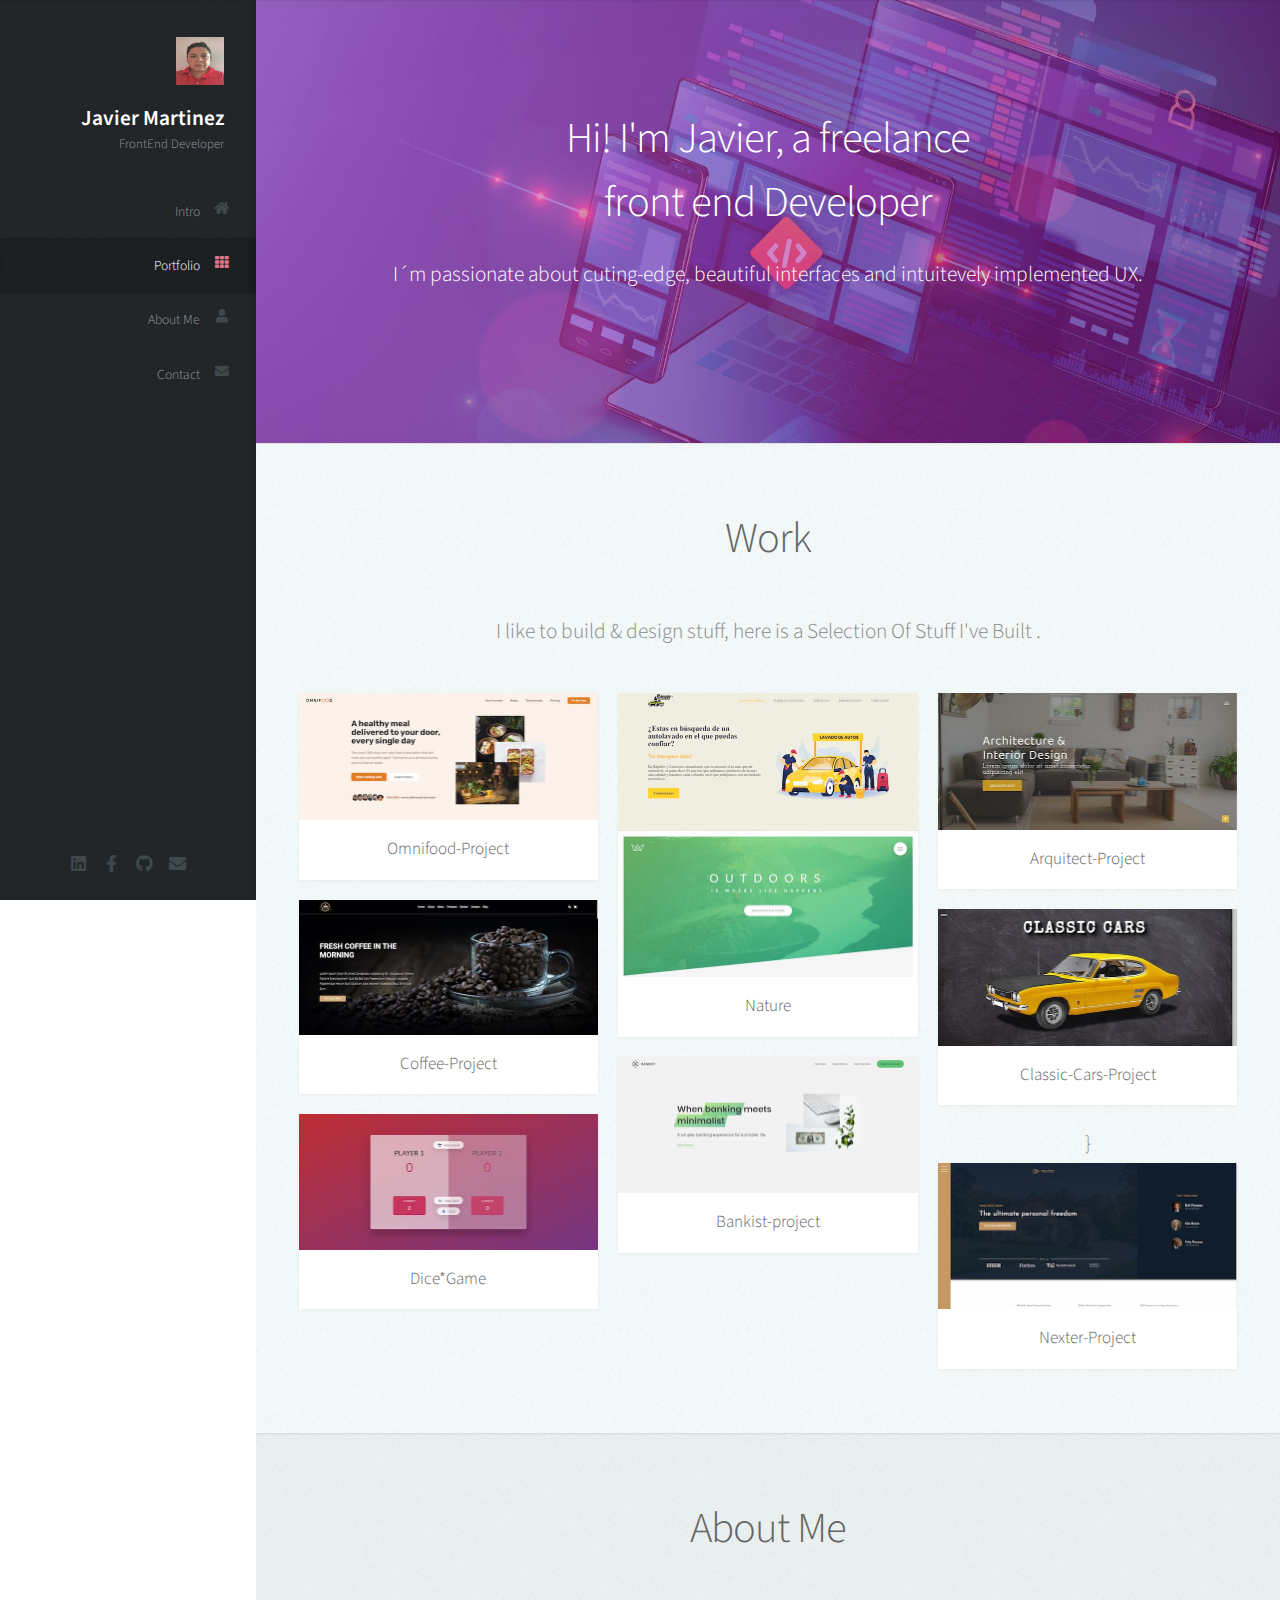
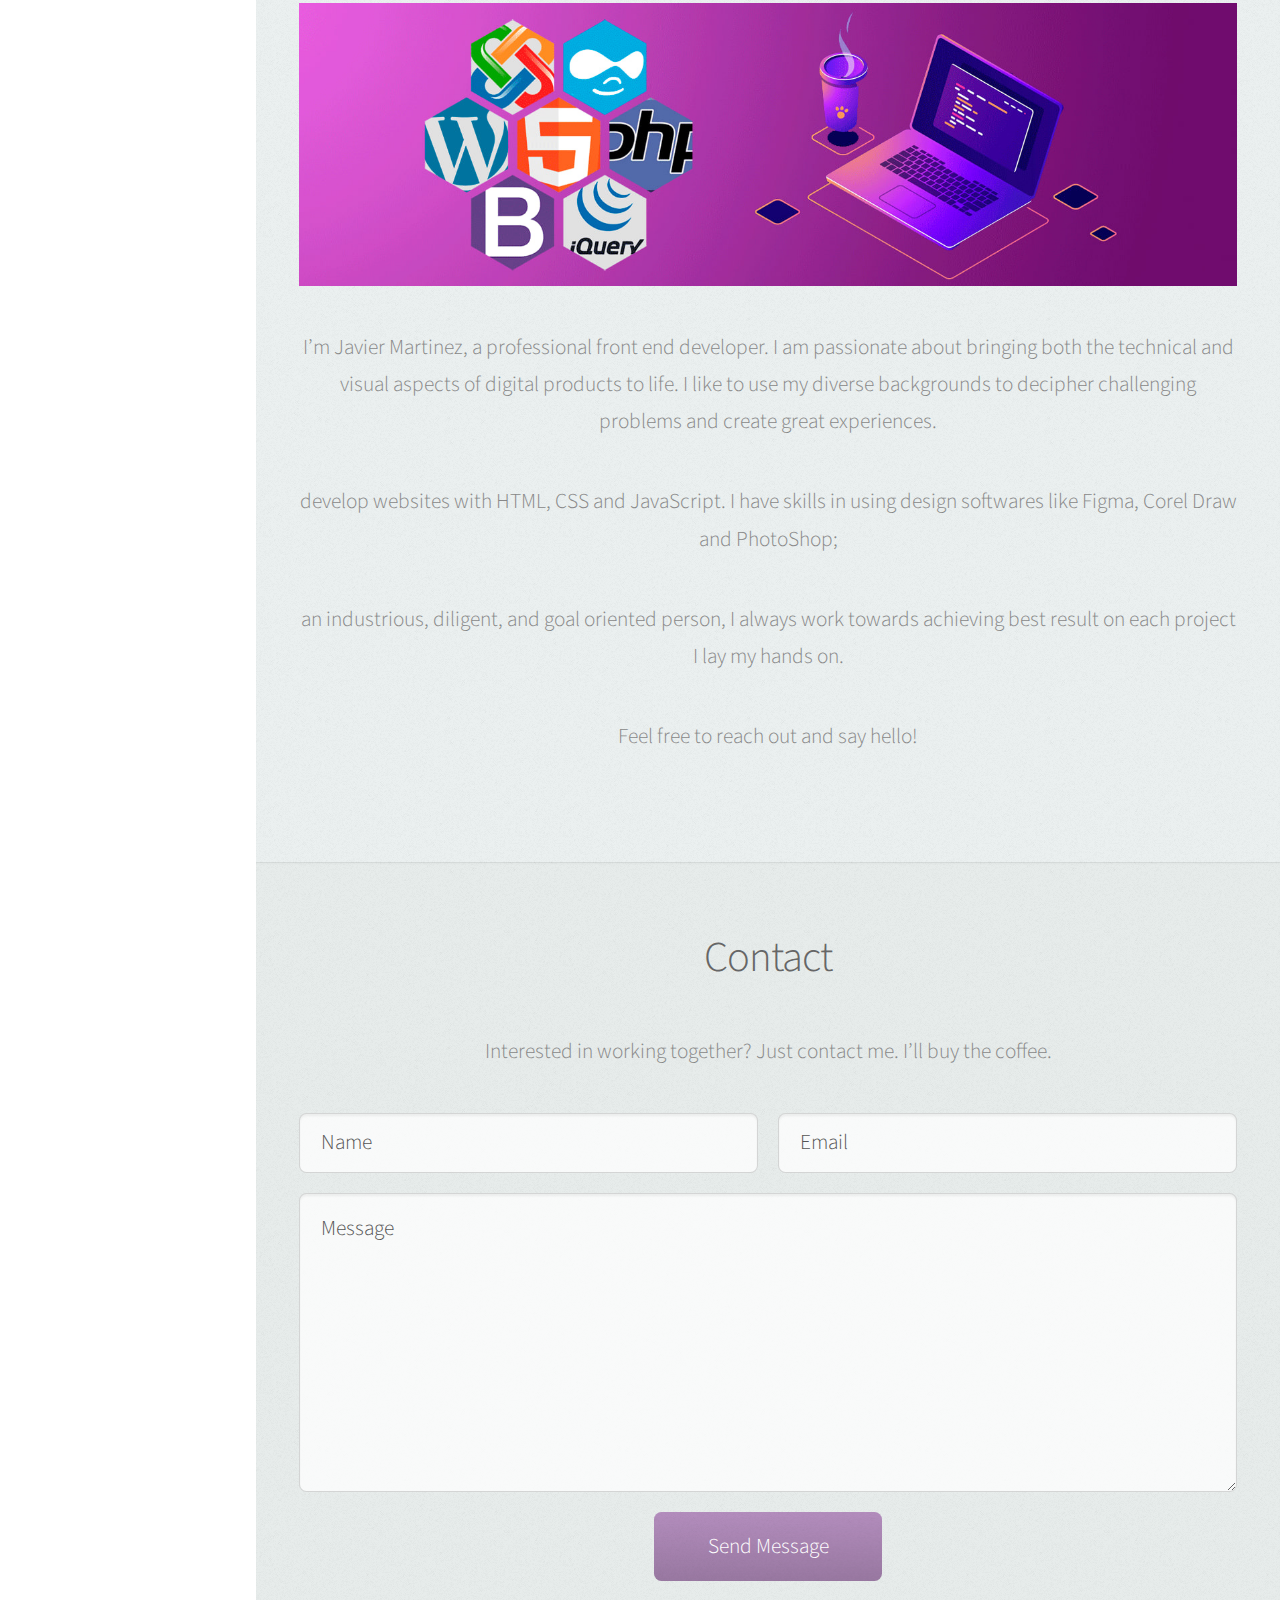
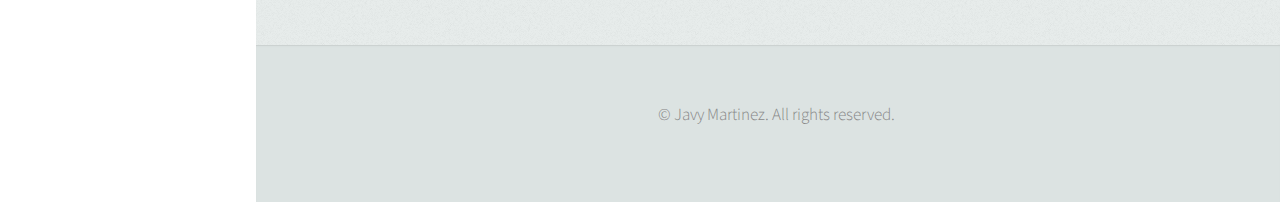
==== index.html @ 29393a4b "first commit" ====
<!DOCTYPE html>
<html>
  <head>
    <title>Javy Martinez</title>
    <meta charset="utf-8" />
    <meta
      name="viewport"
      content="width=device-width, initial-scale=1, user-scalable=no"
    />
    <!-- FavIcon -->
    <link
      rel="apple-touch-icon"
      sizes="180x180"
      href="images/favicon/apple-touch-icon.png"
    />
    <link
      rel="icon"
      type="image/png"
      sizes="32x32"
      href="images/favicon//favicon-32x32.png"
    />
    <link
      rel="icon"
      type="image/png"
      sizes="16x16"
      href="images/favicon//favicon-16x16.png"
    />
    <link rel="manifest" href="images/favicon/site.webmanifest" />
    <link
      rel="mask-icon"
      href="images/favicon/safari-pinned-tab.svg"
      color="#5bbad5"
    />
    <meta name="msapplication-TileColor" content="#da532c" />
    <meta name="theme-color" content="#ffffff" />
    <!-- styles -->
    <link rel="stylesheet" href="assets/css/main.css" />
  </head>
  <body class="is-preload">
    <!-- Header -->
    <div id="header">
      <div class="top">
        <!-- Logo -->
        <div id="logo">
          <span class="image avatar48"
            ><img src="images/Javy.jpg" alt=""
          /></span>
          <h1 id="title">Javier Martinez</h1>
          <p>FrontEnd Developer</p>
        </div>

        <!-- Nav -->
        <nav id="nav">
          <ul>
            <li>
              <a href="#top" id="top-link"
                ><span class="icon solid fa-home">Intro</span></a
              >
            </li>
            <li>
              <a href="#portfolio" id="portfolio-link"
                ><span class="icon solid fa-th">Portfolio</span></a
              >
            </li>
            <li>
              <a href="#about" id="about-link"
                ><span class="icon solid fa-user">About Me</span></a
              >
            </li>
            <li>
              <a href="#contact" id="contact-link"
                ><span class="icon solid fa-envelope">Contact</span></a
              >
            </li>
          </ul>
        </nav>
      </div>

      <div class="bottom">
        <!-- Social Icons -->
        <ul class="icons">
          <li>
            <a
              href="https://linkedin.com/in/javier-martinez-morales"
              target="_blank"
              class="icon brands fa-linkedin"
              ><span class="label">LinkedIn</span></a
            >
          </li>
          <li>
            <a
              href="https://www.facebook.com/knelito.martinez/"
              target="_blank"
              class="icon brands fa-facebook-f"
              ><span class="label">Facebook</span></a
            >
          </li>
          <li>
            <a
              href="https://github.com/javymartinez"
              target="_blank"
              class="icon brands fa-github"
              ><span class="label">Github</span></a
            >
          </li>
          <li>
            <a
              class="icon solid fa-envelope"
              href="mailto:alternativointernet@gmail.com"
              target="_blank"
              ><span class="label">Email</span>
            </a>
          </li>
        </ul>
      </div>
    </div>

    <!-- Main -->
    <div id="main">
      <!-- Intro -->
      <section id="top" class="one dark cover">
        <div class="container">
          <header>
            <h2 class="alt">
              Hi! I'm <strong>Javier</strong>, a freelance<br />
              front end Developer
            </h2>
            <p>
              I´m passionate about cuting-edge, beautiful interfaces and
              intuitevely implemented UX.
            </p>
          </header>

          <!-- <footer>
            <a href="#portfolio" class="button scrolly">My Portfolio</a>
          </footer> -->
        </div>
      </section>

      <!-- Portfolio -->
      <section id="portfolio" class="two">
        <div class="container">
          <header>
            <h2>Work</h2>
          </header>

          <p>
            I like to build & design stuff, here is a Selection Of Stuff I've
            Built .
          </p>

          <div class="row">
            <div class="col-4 col-12-mobile">
              <article class="item">
                <a
                  href="https://ominifood-javy.netlify.app/"
                  target="_blank"
                  class="image fit"
                  ><img src="images/omnifood.jpg" alt="Omnifood-Project"
                /></a>
                <header>
                  <h3>Omnifood-Project</h3>
                </header>
              </article>
              <article class="item">
                <a
                  href="https://shopy-coffe.netlify.app/"
                  target="_blank"
                  class="image fit"
                  ><img src="images/coffee-shop.jpg" alt="Coffee-Project"
                /></a>
                <header>
                  <h3>Coffee-Project</h3>
                </header>
              </article>
              <!-- special 3 -->
              <article class="item">
                <a
                  href="https://dice-funny-game.netlify.app/"
                  target="_blank"
                  class="image fit"
                  ><img src="images/dice-game.jpg" alt="dice-funny-game"
                /></a>
                <header>
                  <h3>Dice*Game</h3>
                </header>
              </article>
            </div>

            <div class="col-4 col-12-mobile">
              <article class="item">
                <a
                  href="https://rapidosylustrosos.netlify.app/"
                  target="_blank"
                  class="image fit"
                  ><img src="images/car-wash.jpg" alt="CarWash-Project /></a
                >
                <header>
                  <h3>CarWash-Project</h3>
                </header>
              </article>
              <article class="item">
                <a
                  href="https://nature-javy.netlify.app/"
                  target="_blank"
                  class="image fit"
                  ><img src="images/natures.jpg" alt="Nature-project"
                /></a>
                <header>
                  <h3>Nature</h3>
                </header>
              </article>
              <!-- special 2 -->
              <article class="item">
                <a
                  href="https://bankist-mex-site.netlify.app/"
                  target="_blank"
                  class="image fit"
                  ><img src="images/bankist.jpg" alt="Bankist-project"
                /></a>
                <header>
                  <h3>Bankist-project</h3>
                </header>
              </article>
            </div>

            <div class="col-4 col-12-mobile">
              <article class="item">
                <a
                  href="https://architects-site.netlify.app/"
                  target="_blank"
                  class="image fit"
                  ><img
                    src="images/architects-site.jpg"
                    alt="architects-project"
                /></a>
                <header>
                  <h3>Arquitect-Project</h3>
                </header>
              </article>
              <article class="item">
                <a
                  href="https://classic-cars-site.netlify.app/"
                  target="_blank"
                  class="image fit"
                  ><img
                    src="images/classic-cars.jpg"
                    alt="Classic-Cars-Project"
                /></a>
                <header>
                  <h3>Classic-Cars-Project</h3>
                </header>
              </article>
              <!-- special -->}
              <article class="item">
                <a
                  href="https://nexter-javy.netlify.app/"
                  target="_blank"
                  class="image fit"
                  ><img src="images/Nexter.jpg" alt="Nexter-Project"
                /></a>
                <header>
                  <h3>Nexter-Project</h3>
                </header>
              </article>
            </div>
          </div>
        </div>
      </section>

      <!-- About Me -->
      <section id="about" class="three">
        <div class="container">
          <header>
            <h2>About Me</h2>
          </header>

          <a href="#" class="image featured">
            <img src="images/backgroundAbout.jpg" alt=""
          /></a>

          <p>
            I’m Javier Martinez, a professional front end developer. I am
            passionate about bringing both the technical and visual aspects of
            digital products to life. I like to use my diverse backgrounds to
            decipher challenging problems and create great experiences.
          </p>

          <p>
            develop websites with HTML, CSS and JavaScript. I have skills in
            using design softwares like Figma, Corel Draw and PhotoShop;
          </p>

          <p>
            an industrious, diligent, and goal oriented person, I always work
            towards achieving best result on each project I lay my hands on.
          </p>

          <p>Feel free to reach out and say hello!</p>
        </div>
      </section>

      <!-- Contact -->
      <section id="contact" class="four">
        <div class="container">
          <header>
            <h2>Contact</h2>
          </header>

          <p>
            Interested in working together? Just contact me. I’ll buy the
            coffee.
          </p>

          <form action="https://www.actionforms.io/e/r/portfolio-javy">
            <div class="row">
              <div class="col-6 col-12-mobile">
                <input type="text" name="name" placeholder="Name" />
              </div>
              <div class="col-6 col-12-mobile">
                <input type="text" name="email" placeholder="Email" />
              </div>
              <div class="col-12">
                <textarea name="message" placeholder="Message"></textarea>
              </div>
              <div class="col-12">
                <input type="submit" value="Send Message" />
              </div>
            </div>
          </form>
        </div>
      </section>
    </div>

    <!-- Footer -->
    <div id="footer">
      <!-- Copyright -->
      <ul class="copyright">
        <li>&copy; Javy Martinez. All rights reserved.</li>
      </ul>
    </div>

    <!-- Scripts -->
    <script src="assets/js/jquery.min.js"></script>
    <script src="assets/js/jquery.scrolly.min.js"></script>
    <script src="assets/js/jquery.scrollex.min.js"></script>
    <script src="assets/js/browser.min.js"></script>
    <script src="assets/js/breakpoints.min.js"></script>
    <script src="assets/js/util.js"></script>
    <script src="assets/js/main.js"></script>
  </body>
</html>
---- assets/css/main.css ----
@import url("fontawesome-all.min.css");
@import url("https://fonts.googleapis.com/css?family=Source+Sans+Pro:300,300italic,400,600");

html,
body,
div,
span,
applet,
object,
iframe,
h1,
h2,
h3,
h4,
h5,
h6,
p,
blockquote,
pre,
a,
abbr,
acronym,
address,
big,
cite,
code,
del,
dfn,
em,
img,
ins,
kbd,
q,
s,
samp,
small,
strike,
strong,
sub,
sup,
tt,
var,
b,
u,
i,
center,
dl,
dt,
dd,
ol,
ul,
li,
fieldset,
form,
label,
legend,
table,
caption,
tbody,
tfoot,
thead,
tr,
th,
td,
article,
aside,
canvas,
details,
embed,
figure,
figcaption,
footer,
header,
hgroup,
menu,
nav,
output,
ruby,
section,
summary,
time,
mark,
audio,
video {
  margin: 0;
  padding: 0;
  border: 0;
  font-size: 100%;
  font: inherit;
  vertical-align: baseline;
}

article,
aside,
details,
figcaption,
figure,
footer,
header,
hgroup,
menu,
nav,
section {
  display: block;
}

body {
  line-height: 1;
}

ol,
ul {
  list-style: none;
}

blockquote,
q {
  quotes: none;
}

blockquote:before,
blockquote:after,
q:before,
q:after {
  content: "";
  content: none;
}

table {
  border-collapse: collapse;
  border-spacing: 0;
}

body {
  -webkit-text-size-adjust: none;
}

mark {
  background-color: transparent;
  color: inherit;
}

input::-moz-focus-inner {
  border: 0;
  padding: 0;
}

input,
select,
textarea {
  -moz-appearance: none;
  -webkit-appearance: none;
  -ms-appearance: none;
  appearance: none;
}

/* Basic */

html {
  box-sizing: border-box;
}

*,
*:before,
*:after {
  box-sizing: inherit;
}

body {
  background: #fff;
  font-family: "Source Sans Pro", sans-serif;
  font-size: 19pt;
  font-weight: 300;
  line-height: 1.75em;
  color: #888;
}

body.is-preload *,
body.is-preload *:before,
body.is-preload *:after {
  -moz-animation: none !important;
  -webkit-animation: none !important;
  -ms-animation: none !important;
  animation: none !important;
  -moz-transition: none !important;
  -webkit-transition: none !important;
  -ms-transition: none !important;
  transition: none !important;
}

input,
textarea,
select {
  font-family: "Source Sans Pro", sans-serif;
  font-size: 19pt;
  font-weight: 300;
  line-height: 1.75em;
  color: #888;
}

h1,
h2,
h3,
h4,
h5,
h6 {
  font-weight: 300;
  color: #666;
  line-height: 1.5em;
}

h1 a,
h2 a,
h3 a,
h4 a,
h5 a,
h6 a {
  color: inherit;
  text-decoration: none;
}

h1 a strong,
h2 a strong,
h3 a strong,
h4 a strong,
h5 a strong,
h6 a strong {
  color: #333;
}

h2 {
  font-size: 2em;
  letter-spacing: -1px;
}

h2.alt {
  color: #888;
}

h2.alt strong {
  color: #666;
}

h3 {
  font-size: 1.5em;
}

header {
  margin: 0 0 2em 0;
}

header > p {
  margin: 1em 0 0 0;
}

footer {
  margin: 2em 0 0 0;
}

strong,
b {
  font-weight: 300;
  color: #666;
}

em,
i {
  font-style: italic;
}

a {
  text-decoration: none;
  color: inherit;
  border-bottom: dotted 1px rgba(128, 128, 128, 0.5);
  -moz-transition: color 0.35s ease-in-out,
    border-bottom-color 0.35s ease-in-out;
  -webkit-transition: color 0.35s ease-in-out,
    border-bottom-color 0.35s ease-in-out;
  -ms-transition: color 0.35s ease-in-out, border-bottom-color 0.35s ease-in-out;
  transition: color 0.35s ease-in-out, border-bottom-color 0.35s ease-in-out;
  outline: 0;
}

a:hover {
  color: #e27689;
  border-bottom-color: rgba(255, 255, 255, 0);
}

sub {
  position: relative;
  top: 0.5em;
  font-size: 0.8em;
}

sup {
  position: relative;
  top: -0.5em;
  font-size: 0.8em;
}

hr {
  border: 0;
  border-top: solid 1px #ddd;
}

blockquote {
  border-left: solid 0.5em #ddd;
  padding: 1em 0 1em 2em;
  font-style: italic;
}

p,
ul,
ol,
dl,
table {
  margin-bottom: 2em;
}

br.clear {
  clear: both;
}

/* Container */

.container {
  margin: 0 auto;
  max-width: 100%;
  width: 1400px;
}

@media screen and (min-width: 961px) and (max-width: 1880px) {
  .container {
    width: 1200px;
  }
}

@media screen and (min-width: 961px) and (max-width: 1620px) {
  .container {
    width: 960px;
  }
}

@media screen and (min-width: 961px) and (max-width: 1320px) {
  .container {
    width: 100%;
  }
}

@media screen and (max-width: 960px) {
  .container {
    width: 100%;
  }
}

@media screen and (max-width: 736px) {
  .container {
    width: 100%;
  }
}

/* Row */

.row {
  display: flex;
  flex-wrap: wrap;
  box-sizing: border-box;
  align-items: stretch;
}

.row > * {
  box-sizing: border-box;
}

.row.gtr-uniform > * > :last-child {
  margin-bottom: 0;
}

.row.aln-left {
  justify-content: flex-start;
}

.row.aln-center {
  justify-content: center;
}

.row.aln-right {
  justify-content: flex-end;
}

.row.aln-top {
  align-items: flex-start;
}

.row.aln-middle {
  align-items: center;
}

.row.aln-bottom {
  align-items: flex-end;
}

.row > .imp {
  order: -1;
}

.row > .col-1 {
  width: 8.33333%;
}

.row > .off-1 {
  margin-left: 8.33333%;
}

.row > .col-2 {
  width: 16.66667%;
}

.row > .off-2 {
  margin-left: 16.66667%;
}

.row > .col-3 {
  width: 25%;
}

.row > .off-3 {
  margin-left: 25%;
}

.row > .col-4 {
  width: 33.33333%;
}

.row > .off-4 {
  margin-left: 33.33333%;
}

.row > .col-5 {
  width: 41.66667%;
}

.row > .off-5 {
  margin-left: 41.66667%;
}

.row > .col-6 {
  width: 50%;
}

.row > .off-6 {
  margin-left: 50%;
}

.row > .col-7 {
  width: 58.33333%;
}

.row > .off-7 {
  margin-left: 58.33333%;
}

.row > .col-8 {
  width: 66.66667%;
}

.row > .off-8 {
  margin-left: 66.66667%;
}

.row > .col-9 {
  width: 75%;
}

.row > .off-9 {
  margin-left: 75%;
}

.row > .col-10 {
  width: 83.33333%;
}

.row > .off-10 {
  margin-left: 83.33333%;
}

.row > .col-11 {
  width: 91.66667%;
}

.row > .off-11 {
  margin-left: 91.66667%;
}

.row > .col-12 {
  width: 100%;
}

.row > .off-12 {
  margin-left: 100%;
}

.row.gtr-0 {
  margin-top: 0px;
  margin-left: 0px;
}

.row.gtr-0 > * {
  padding: 0px 0 0 0px;
}

.row.gtr-0.gtr-uniform {
  margin-top: 0px;
}

.row.gtr-0.gtr-uniform > * {
  padding-top: 0px;
}

.row.gtr-25 {
  margin-top: -10px;
  margin-left: -10px;
}

.row.gtr-25 > * {
  padding: 10px 0 0 10px;
}

.row.gtr-25.gtr-uniform {
  margin-top: -10px;
}

.row.gtr-25.gtr-uniform > * {
  padding-top: 10px;
}

.row.gtr-50 {
  margin-top: -20px;
  margin-left: -20px;
}

.row.gtr-50 > * {
  padding: 20px 0 0 20px;
}

.row.gtr-50.gtr-uniform {
  margin-top: -20px;
}

.row.gtr-50.gtr-uniform > * {
  padding-top: 20px;
}

.row {
  margin-top: -40px;
  margin-left: -40px;
}

.row > * {
  padding: 40px 0 0 40px;
}

.row.gtr-uniform {
  margin-top: -40px;
}

.row.gtr-uniform > * {
  padding-top: 40px;
}

.row.gtr-150 {
  margin-top: -60px;
  margin-left: -60px;
}

.row.gtr-150 > * {
  padding: 60px 0 0 60px;
}

.row.gtr-150.gtr-uniform {
  margin-top: -60px;
}

.row.gtr-150.gtr-uniform > * {
  padding-top: 60px;
}

.row.gtr-200 {
  margin-top: -80px;
  margin-left: -80px;
}

.row.gtr-200 > * {
  padding: 80px 0 0 80px;
}

.row.gtr-200.gtr-uniform {
  margin-top: -80px;
}

.row.gtr-200.gtr-uniform > * {
  padding-top: 80px;
}

@media screen and (min-width: 961px) and (max-width: 1880px) {
  .row {
    display: flex;
    flex-wrap: wrap;
    box-sizing: border-box;
    align-items: stretch;
  }

  .row > * {
    box-sizing: border-box;
  }

  .row.gtr-uniform > * > :last-child {
    margin-bottom: 0;
  }

  .row.aln-left {
    justify-content: flex-start;
  }

  .row.aln-center {
    justify-content: center;
  }

  .row.aln-right {
    justify-content: flex-end;
  }

  .row.aln-top {
    align-items: flex-start;
  }

  .row.aln-middle {
    align-items: center;
  }

  .row.aln-bottom {
    align-items: flex-end;
  }

  .row > .imp-wide {
    order: -1;
  }

  .row > .col-1-wide {
    width: 8.33333%;
  }

  .row > .off-1-wide {
    margin-left: 8.33333%;
  }

  .row > .col-2-wide {
    width: 16.66667%;
  }

  .row > .off-2-wide {
    margin-left: 16.66667%;
  }

  .row > .col-3-wide {
    width: 25%;
  }

  .row > .off-3-wide {
    margin-left: 25%;
  }

  .row > .col-4-wide {
    width: 33.33333%;
  }

  .row > .off-4-wide {
    margin-left: 33.33333%;
  }

  .row > .col-5-wide {
    width: 41.66667%;
  }

  .row > .off-5-wide {
    margin-left: 41.66667%;
  }

  .row > .col-6-wide {
    width: 50%;
  }

  .row > .off-6-wide {
    margin-left: 50%;
  }

  .row > .col-7-wide {
    width: 58.33333%;
  }

  .row > .off-7-wide {
    margin-left: 58.33333%;
  }

  .row > .col-8-wide {
    width: 66.66667%;
  }

  .row > .off-8-wide {
    margin-left: 66.66667%;
  }

  .row > .col-9-wide {
    width: 75%;
  }

  .row > .off-9-wide {
    margin-left: 75%;
  }

  .row > .col-10-wide {
    width: 83.33333%;
  }

  .row > .off-10-wide {
    margin-left: 83.33333%;
  }

  .row > .col-11-wide {
    width: 91.66667%;
  }

  .row > .off-11-wide {
    margin-left: 91.66667%;
  }

  .row > .col-12-wide {
    width: 100%;
  }

  .row > .off-12-wide {
    margin-left: 100%;
  }

  .row.gtr-0 {
    margin-top: 0px;
    margin-left: 0px;
  }

  .row.gtr-0 > * {
    padding: 0px 0 0 0px;
  }

  .row.gtr-0.gtr-uniform {
    margin-top: 0px;
  }

  .row.gtr-0.gtr-uniform > * {
    padding-top: 0px;
  }

  .row.gtr-25 {
    margin-top: -10px;
    margin-left: -10px;
  }

  .row.gtr-25 > * {
    padding: 10px 0 0 10px;
  }

  .row.gtr-25.gtr-uniform {
    margin-top: -10px;
  }

  .row.gtr-25.gtr-uniform > * {
    padding-top: 10px;
  }

  .row.gtr-50 {
    margin-top: -20px;
    margin-left: -20px;
  }

  .row.gtr-50 > * {
    padding: 20px 0 0 20px;
  }

  .row.gtr-50.gtr-uniform {
    margin-top: -20px;
  }

  .row.gtr-50.gtr-uniform > * {
    padding-top: 20px;
  }

  .row {
    margin-top: -40px;
    margin-left: -40px;
  }

  .row > * {
    padding: 40px 0 0 40px;
  }

  .row.gtr-uniform {
    margin-top: -40px;
  }

  .row.gtr-uniform > * {
    padding-top: 40px;
  }

  .row.gtr-150 {
    margin-top: -60px;
    margin-left: -60px;
  }

  .row.gtr-150 > * {
    padding: 60px 0 0 60px;
  }

  .row.gtr-150.gtr-uniform {
    margin-top: -60px;
  }

  .row.gtr-150.gtr-uniform > * {
    padding-top: 60px;
  }

  .row.gtr-200 {
    margin-top: -80px;
    margin-left: -80px;
  }

  .row.gtr-200 > * {
    padding: 80px 0 0 80px;
  }

  .row.gtr-200.gtr-uniform {
    margin-top: -80px;
  }

  .row.gtr-200.gtr-uniform > * {
    padding-top: 80px;
  }
}

@media screen and (min-width: 961px) and (max-width: 1620px) {
  .row {
    display: flex;
    flex-wrap: wrap;
    box-sizing: border-box;
    align-items: stretch;
  }

  .row > * {
    box-sizing: border-box;
  }

  .row.gtr-uniform > * > :last-child {
    margin-bottom: 0;
  }

  .row.aln-left {
    justify-content: flex-start;
  }

  .row.aln-center {
    justify-content: center;
  }

  .row.aln-right {
    justify-content: flex-end;
  }

  .row.aln-top {
    align-items: flex-start;
  }

  .row.aln-middle {
    align-items: center;
  }

  .row.aln-bottom {
    align-items: flex-end;
  }

  .row > .imp-normal {
    order: -1;
  }

  .row > .col-1-normal {
    width: 8.33333%;
  }

  .row > .off-1-normal {
    margin-left: 8.33333%;
  }

  .row > .col-2-normal {
    width: 16.66667%;
  }

  .row > .off-2-normal {
    margin-left: 16.66667%;
  }

  .row > .col-3-normal {
    width: 25%;
  }

  .row > .off-3-normal {
    margin-left: 25%;
  }

  .row > .col-4-normal {
    width: 33.33333%;
  }

  .row > .off-4-normal {
    margin-left: 33.33333%;
  }

  .row > .col-5-normal {
    width: 41.66667%;
  }

  .row > .off-5-normal {
    margin-left: 41.66667%;
  }

  .row > .col-6-normal {
    width: 50%;
  }

  .row > .off-6-normal {
    margin-left: 50%;
  }

  .row > .col-7-normal {
    width: 58.33333%;
  }

  .row > .off-7-normal {
    margin-left: 58.33333%;
  }

  .row > .col-8-normal {
    width: 66.66667%;
  }

  .row > .off-8-normal {
    margin-left: 66.66667%;
  }

  .row > .col-9-normal {
    width: 75%;
  }

  .row > .off-9-normal {
    margin-left: 75%;
  }

  .row > .col-10-normal {
    width: 83.33333%;
  }

  .row > .off-10-normal {
    margin-left: 83.33333%;
  }

  .row > .col-11-normal {
    width: 91.66667%;
  }

  .row > .off-11-normal {
    margin-left: 91.66667%;
  }

  .row > .col-12-normal {
    width: 100%;
  }

  .row > .off-12-normal {
    margin-left: 100%;
  }

  .row.gtr-0 {
    margin-top: 0px;
    margin-left: 0px;
  }

  .row.gtr-0 > * {
    padding: 0px 0 0 0px;
  }

  .row.gtr-0.gtr-uniform {
    margin-top: 0px;
  }

  .row.gtr-0.gtr-uniform > * {
    padding-top: 0px;
  }

  .row.gtr-25 {
    margin-top: -10px;
    margin-left: -10px;
  }

  .row.gtr-25 > * {
    padding: 10px 0 0 10px;
  }

  .row.gtr-25.gtr-uniform {
    margin-top: -10px;
  }

  .row.gtr-25.gtr-uniform > * {
    padding-top: 10px;
  }

  .row.gtr-50 {
    margin-top: -20px;
    margin-left: -20px;
  }

  .row.gtr-50 > * {
    padding: 20px 0 0 20px;
  }

  .row.gtr-50.gtr-uniform {
    margin-top: -20px;
  }

  .row.gtr-50.gtr-uniform > * {
    padding-top: 20px;
  }

  .row {
    margin-top: -40px;
    margin-left: -40px;
  }

  .row > * {
    padding: 40px 0 0 40px;
  }

  .row.gtr-uniform {
    margin-top: -40px;
  }

  .row.gtr-uniform > * {
    padding-top: 40px;
  }

  .row.gtr-150 {
    margin-top: -60px;
    margin-left: -60px;
  }

  .row.gtr-150 > * {
    padding: 60px 0 0 60px;
  }

  .row.gtr-150.gtr-uniform {
    margin-top: -60px;
  }

  .row.gtr-150.gtr-uniform > * {
    padding-top: 60px;
  }

  .row.gtr-200 {
    margin-top: -80px;
    margin-left: -80px;
  }

  .row.gtr-200 > * {
    padding: 80px 0 0 80px;
  }

  .row.gtr-200.gtr-uniform {
    margin-top: -80px;
  }

  .row.gtr-200.gtr-uniform > * {
    padding-top: 80px;
  }
}

@media screen and (min-width: 961px) and (max-width: 1320px) {
  .row {
    display: flex;
    flex-wrap: wrap;
    box-sizing: border-box;
    align-items: stretch;
  }

  .row > * {
    box-sizing: border-box;
  }

  .row.gtr-uniform > * > :last-child {
    margin-bottom: 0;
  }

  .row.aln-left {
    justify-content: flex-start;
  }

  .row.aln-center {
    justify-content: center;
  }

  .row.aln-right {
    justify-content: flex-end;
  }

  .row.aln-top {
    align-items: flex-start;
  }

  .row.aln-middle {
    align-items: center;
  }

  .row.aln-bottom {
    align-items: flex-end;
  }

  .row > .imp-narrow {
    order: -1;
  }

  .row > .col-1-narrow {
    width: 8.33333%;
  }

  .row > .off-1-narrow {
    margin-left: 8.33333%;
  }

  .row > .col-2-narrow {
    width: 16.66667%;
  }

  .row > .off-2-narrow {
    margin-left: 16.66667%;
  }

  .row > .col-3-narrow {
    width: 25%;
  }

  .row > .off-3-narrow {
    margin-left: 25%;
  }

  .row > .col-4-narrow {
    width: 33.33333%;
  }

  .row > .off-4-narrow {
    margin-left: 33.33333%;
  }

  .row > .col-5-narrow {
    width: 41.66667%;
  }

  .row > .off-5-narrow {
    margin-left: 41.66667%;
  }

  .row > .col-6-narrow {
    width: 50%;
  }

  .row > .off-6-narrow {
    margin-left: 50%;
  }

  .row > .col-7-narrow {
    width: 58.33333%;
  }

  .row > .off-7-narrow {
    margin-left: 58.33333%;
  }

  .row > .col-8-narrow {
    width: 66.66667%;
  }

  .row > .off-8-narrow {
    margin-left: 66.66667%;
  }

  .row > .col-9-narrow {
    width: 75%;
  }

  .row > .off-9-narrow {
    margin-left: 75%;
  }

  .row > .col-10-narrow {
    width: 83.33333%;
  }

  .row > .off-10-narrow {
    margin-left: 83.33333%;
  }

  .row > .col-11-narrow {
    width: 91.66667%;
  }

  .row > .off-11-narrow {
    margin-left: 91.66667%;
  }

  .row > .col-12-narrow {
    width: 100%;
  }

  .row > .off-12-narrow {
    margin-left: 100%;
  }

  .row.gtr-0 {
    margin-top: 0px;
    margin-left: 0px;
  }

  .row.gtr-0 > * {
    padding: 0px 0 0 0px;
  }

  .row.gtr-0.gtr-uniform {
    margin-top: 0px;
  }

  .row.gtr-0.gtr-uniform > * {
    padding-top: 0px;
  }

  .row.gtr-25 {
    margin-top: -5px;
    margin-left: -5px;
  }

  .row.gtr-25 > * {
    padding: 5px 0 0 5px;
  }

  .row.gtr-25.gtr-uniform {
    margin-top: -5px;
  }

  .row.gtr-25.gtr-uniform > * {
    padding-top: 5px;
  }

  .row.gtr-50 {
    margin-top: -10px;
    margin-left: -10px;
  }

  .row.gtr-50 > * {
    padding: 10px 0 0 10px;
  }

  .row.gtr-50.gtr-uniform {
    margin-top: -10px;
  }

  .row.gtr-50.gtr-uniform > * {
    padding-top: 10px;
  }

  .row {
    margin-top: -20px;
    margin-left: -20px;
  }

  .row > * {
    padding: 20px 0 0 20px;
  }

  .row.gtr-uniform {
    margin-top: -20px;
  }

  .row.gtr-uniform > * {
    padding-top: 20px;
  }

  .row.gtr-150 {
    margin-top: -30px;
    margin-left: -30px;
  }

  .row.gtr-150 > * {
    padding: 30px 0 0 30px;
  }

  .row.gtr-150.gtr-uniform {
    margin-top: -30px;
  }

  .row.gtr-150.gtr-uniform > * {
    padding-top: 30px;
  }

  .row.gtr-200 {
    margin-top: -40px;
    margin-left: -40px;
  }

  .row.gtr-200 > * {
    padding: 40px 0 0 40px;
  }

  .row.gtr-200.gtr-uniform {
    margin-top: -40px;
  }

  .row.gtr-200.gtr-uniform > * {
    padding-top: 40px;
  }
}

@media screen and (max-width: 960px) {
  .row {
    display: flex;
    flex-wrap: wrap;
    box-sizing: border-box;
    align-items: stretch;
  }

  .row > * {
    box-sizing: border-box;
  }

  .row.gtr-uniform > * > :last-child {
    margin-bottom: 0;
  }

  .row.aln-left {
    justify-content: flex-start;
  }

  .row.aln-center {
    justify-content: center;
  }

  .row.aln-right {
    justify-content: flex-end;
  }

  .row.aln-top {
    align-items: flex-start;
  }

  .row.aln-middle {
    align-items: center;
  }

  .row.aln-bottom {
    align-items: flex-end;
  }

  .row > .imp-narrower {
    order: -1;
  }

  .row > .col-1-narrower {
    width: 8.33333%;
  }

  .row > .off-1-narrower {
    margin-left: 8.33333%;
  }

  .row > .col-2-narrower {
    width: 16.66667%;
  }

  .row > .off-2-narrower {
    margin-left: 16.66667%;
  }

  .row > .col-3-narrower {
    width: 25%;
  }

  .row > .off-3-narrower {
    margin-left: 25%;
  }

  .row > .col-4-narrower {
    width: 33.33333%;
  }

  .row > .off-4-narrower {
    margin-left: 33.33333%;
  }

  .row > .col-5-narrower {
    width: 41.66667%;
  }

  .row > .off-5-narrower {
    margin-left: 41.66667%;
  }

  .row > .col-6-narrower {
    width: 50%;
  }

  .row > .off-6-narrower {
    margin-left: 50%;
  }

  .row > .col-7-narrower {
    width: 58.33333%;
  }

  .row > .off-7-narrower {
    margin-left: 58.33333%;
  }

  .row > .col-8-narrower {
    width: 66.66667%;
  }

  .row > .off-8-narrower {
    margin-left: 66.66667%;
  }

  .row > .col-9-narrower {
    width: 75%;
  }

  .row > .off-9-narrower {
    margin-left: 75%;
  }

  .row > .col-10-narrower {
    width: 83.33333%;
  }

  .row > .off-10-narrower {
    margin-left: 83.33333%;
  }

  .row > .col-11-narrower {
    width: 91.66667%;
  }

  .row > .off-11-narrower {
    margin-left: 91.66667%;
  }

  .row > .col-12-narrower {
    width: 100%;
  }

  .row > .off-12-narrower {
    margin-left: 100%;
  }

  .row.gtr-0 {
    margin-top: 0px;
    margin-left: 0px;
  }

  .row.gtr-0 > * {
    padding: 0px 0 0 0px;
  }

  .row.gtr-0.gtr-uniform {
    margin-top: 0px;
  }

  .row.gtr-0.gtr-uniform > * {
    padding-top: 0px;
  }

  .row.gtr-25 {
    margin-top: -5px;
    margin-left: -5px;
  }

  .row.gtr-25 > * {
    padding: 5px 0 0 5px;
  }

  .row.gtr-25.gtr-uniform {
    margin-top: -5px;
  }

  .row.gtr-25.gtr-uniform > * {
    padding-top: 5px;
  }

  .row.gtr-50 {
    margin-top: -10px;
    margin-left: -10px;
  }

  .row.gtr-50 > * {
    padding: 10px 0 0 10px;
  }

  .row.gtr-50.gtr-uniform {
    margin-top: -10px;
  }

  .row.gtr-50.gtr-uniform > * {
    padding-top: 10px;
  }

  .row {
    margin-top: -20px;
    margin-left: -20px;
  }

  .row > * {
    padding: 20px 0 0 20px;
  }

  .row.gtr-uniform {
    margin-top: -20px;
  }

  .row.gtr-uniform > * {
    padding-top: 20px;
  }

  .row.gtr-150 {
    margin-top: -30px;
    margin-left: -30px;
  }

  .row.gtr-150 > * {
    padding: 30px 0 0 30px;
  }

  .row.gtr-150.gtr-uniform {
    margin-top: -30px;
  }

  .row.gtr-150.gtr-uniform > * {
    padding-top: 30px;
  }

  .row.gtr-200 {
    margin-top: -40px;
    margin-left: -40px;
  }

  .row.gtr-200 > * {
    padding: 40px 0 0 40px;
  }

  .row.gtr-200.gtr-uniform {
    margin-top: -40px;
  }

  .row.gtr-200.gtr-uniform > * {
    padding-top: 40px;
  }
}

@media screen and (max-width: 736px) {
  .row {
    display: flex;
    flex-wrap: wrap;
    box-sizing: border-box;
    align-items: stretch;
  }

  .row > * {
    box-sizing: border-box;
  }

  .row.gtr-uniform > * > :last-child {
    margin-bottom: 0;
  }

  .row.aln-left {
    justify-content: flex-start;
  }

  .row.aln-center {
    justify-content: center;
  }

  .row.aln-right {
    justify-content: flex-end;
  }

  .row.aln-top {
    align-items: flex-start;
  }

  .row.aln-middle {
    align-items: center;
  }

  .row.aln-bottom {
    align-items: flex-end;
  }

  .row > .imp-mobile {
    order: -1;
  }

  .row > .col-1-mobile {
    width: 8.33333%;
  }

  .row > .off-1-mobile {
    margin-left: 8.33333%;
  }

  .row > .col-2-mobile {
    width: 16.66667%;
  }

  .row > .off-2-mobile {
    margin-left: 16.66667%;
  }

  .row > .col-3-mobile {
    width: 25%;
  }

  .row > .off-3-mobile {
    margin-left: 25%;
  }

  .row > .col-4-mobile {
    width: 33.33333%;
  }

  .row > .off-4-mobile {
    margin-left: 33.33333%;
  }

  .row > .col-5-mobile {
    width: 41.66667%;
  }

  .row > .off-5-mobile {
    margin-left: 41.66667%;
  }

  .row > .col-6-mobile {
    width: 50%;
  }

  .row > .off-6-mobile {
    margin-left: 50%;
  }

  .row > .col-7-mobile {
    width: 58.33333%;
  }

  .row > .off-7-mobile {
    margin-left: 58.33333%;
  }

  .row > .col-8-mobile {
    width: 66.66667%;
  }

  .row > .off-8-mobile {
    margin-left: 66.66667%;
  }

  .row > .col-9-mobile {
    width: 75%;
  }

  .row > .off-9-mobile {
    margin-left: 75%;
  }

  .row > .col-10-mobile {
    width: 83.33333%;
  }

  .row > .off-10-mobile {
    margin-left: 83.33333%;
  }

  .row > .col-11-mobile {
    width: 91.66667%;
  }

  .row > .off-11-mobile {
    margin-left: 91.66667%;
  }

  .row > .col-12-mobile {
    width: 100%;
  }

  .row > .off-12-mobile {
    margin-left: 100%;
  }

  .row.gtr-0 {
    margin-top: 0px;
    margin-left: 0px;
  }

  .row.gtr-0 > * {
    padding: 0px 0 0 0px;
  }

  .row.gtr-0.gtr-uniform {
    margin-top: 0px;
  }

  .row.gtr-0.gtr-uniform > * {
    padding-top: 0px;
  }

  .row.gtr-25 {
    margin-top: -5px;
    margin-left: -5px;
  }

  .row.gtr-25 > * {
    padding: 5px 0 0 5px;
  }

  .row.gtr-25.gtr-uniform {
    margin-top: -5px;
  }

  .row.gtr-25.gtr-uniform > * {
    padding-top: 5px;
  }

  .row.gtr-50 {
    margin-top: -10px;
    margin-left: -10px;
  }

  .row.gtr-50 > * {
    padding: 10px 0 0 10px;
  }

  .row.gtr-50.gtr-uniform {
    margin-top: -10px;
  }

  .row.gtr-50.gtr-uniform > * {
    padding-top: 10px;
  }

  .row {
    margin-top: -20px;
    margin-left: -20px;
  }

  .row > * {
    padding: 20px 0 0 20px;
  }

  .row.gtr-uniform {
    margin-top: -20px;
  }

  .row.gtr-uniform > * {
    padding-top: 20px;
  }

  .row.gtr-150 {
    margin-top: -30px;
    margin-left: -30px;
  }

  .row.gtr-150 > * {
    padding: 30px 0 0 30px;
  }

  .row.gtr-150.gtr-uniform {
    margin-top: -30px;
  }

  .row.gtr-150.gtr-uniform > * {
    padding-top: 30px;
  }

  .row.gtr-200 {
    margin-top: -40px;
    margin-left: -40px;
  }

  .row.gtr-200 > * {
    padding: 40px 0 0 40px;
  }

  .row.gtr-200.gtr-uniform {
    margin-top: -40px;
  }

  .row.gtr-200.gtr-uniform > * {
    padding-top: 40px;
  }
}

/* Sections/Article */

section,
article {
  margin-bottom: 3em;
}

section > :last-child,
section > .container,
section:last-child,
article > :last-child,
article > .container,
article:last-child {
  margin-bottom: 0;
}

.row > section,
.row > article {
  margin-bottom: 0;
}

/* Image */

.image {
  display: inline-block;
  border: 0;
}

.image img {
  display: block;
  width: 100%;
}

.image.avatar48 {
  width: 48px;
  height: 48px;
  background: #f00;
}

.image.avatar48 img {
  width: 48px;
  height: 48px;
}

.image.fit {
  display: block;
  width: 100%;
}

.image.featured {
  display: block;
  width: 100%;
  margin: 0 0 2em 0;
}

.image.left {
  float: left;
  margin: 0 2em 2em 0;
}

.image.centered {
  display: block;
  margin: 0 0 2em 0;
}

.image.centered img {
  margin: 0 auto;
  width: auto;
}

/* List */

ul {
  list-style: disc;
  padding-left: 1em;
}

ul li {
  padding-left: 0.5em;
}

ol {
  list-style: decimal;
  padding-left: 1.25em;
}

ol li {
  padding-left: 0.25em;
}

/* Icons */

ul.icons {
  cursor: default;
  list-style: none;
  padding-left: 0;
}

ul.icons li {
  display: inline-block;
  padding-left: 0;
}

ul.icons a {
  display: inline-block;
  width: 2em;
  height: 2em;
  line-height: 2em;
  text-align: center;
  border: 0;
}

/* Form */

form label {
  display: block;
  text-align: left;
  margin-bottom: 0.5em;
}

form input[type="text"],
form input[type="email"],
form input[type="password"],
form select,
form textarea {
  position: relative;
  -webkit-appearance: none;
  display: block;
  border: 0;
  outline: 0;
  background: #fff;
  background: rgba(255, 255, 255, 0.75);
  width: 100%;
  border-radius: 0.35em;
  padding: 0.75em 1em 0.75em 1em;
  box-shadow: inset 0 0.1em 0.1em 0 rgba(0, 0, 0, 0.05);
  border: solid 1px rgba(0, 0, 0, 0.15);
  -moz-transition: all 0.35s ease-in-out;
  -webkit-transition: all 0.35s ease-in-out;
  -ms-transition: all 0.35s ease-in-out;
  transition: all 0.35s ease-in-out;
}

form input[type="text"]:focus,
form input[type="email"]:focus,
form input[type="password"]:focus,
form select:focus,
form textarea:focus {
  box-shadow: 0 0 2px 1px #8ebebc;
  background: #fff;
}

form input[type="text"],
form input[type="email"],
form input[type="password"],
form select {
  line-height: 1.25em;
}

form textarea {
  min-height: 14em;
}

form ::-webkit-input-placeholder {
  color: #555 !important;
}

form :-moz-placeholder {
  color: #555 !important;
}

form ::-moz-placeholder {
  color: #555 !important;
}

form :-ms-input-placeholder {
  color: #555 !important;
}

form ::-moz-focus-inner {
  border: 0;
}

/* Table */

table {
  width: 100%;
  text-align: left;
}

table tbody tr:nth-child(2n + 2) {
  background: #f4f4f4;
}

table td {
  padding: 0.5em 1em 0.5em 1em;
}

table th {
  text-align: left;
  padding: 0.5em 1em 0.5em 1em;
  color: #fff;
  background: #222729 url("images/overlay.png");
}

table thead {
  background: #444;
  color: #fff;
}

table tfoot {
  background: #eee;
}

/* Button */

input[type="button"],
input[type="submit"],
input[type="reset"],
button,
.button {
  position: relative;
  display: inline-block;
  border-radius: 0.35em;
  color: #fff !important;
  text-decoration: none;
  padding: 0.75em 2.5em 0.75em 2.5em;
  background-color: #b48ebe;
  border: 0;
  cursor: pointer;
  background-image: -moz-linear-gradient(
      top,
      rgba(0, 0, 0, 0),
      rgba(0, 0, 0, 0.15)
    ),
    url("images/overlay.png");
  background-image: -webkit-linear-gradient(
      top,
      rgba(0, 0, 0, 0),
      rgba(0, 0, 0, 0.15)
    ),
    url("images/overlay.png");
  background-image: -ms-linear-gradient(
      top,
      rgba(0, 0, 0, 0),
      rgba(0, 0, 0, 0.15)
    ),
    url("images/overlay.png");
  background-image: linear-gradient(top, rgba(0, 0, 0, 0), rgba(0, 0, 0, 0.15)),
    url("images/overlay.png");
  -moz-transition: background-color 0.35s ease-in-out;
  -webkit-transition: background-color 0.35s ease-in-out;
  -ms-transition: background-color 0.35s ease-in-out;
  transition: background-color 0.35s ease-in-out;
}

input[type="button"]:hover,
input[type="submit"]:hover,
input[type="reset"]:hover,
button:hover,
.button:hover {
  background-color: #a853bd;
}

input[type="button"]:active,
input[type="submit"]:active,
input[type="reset"]:active,
button:active,
.button:active {
  background-color: #7eaeac;
}

/* Item */

.item {
  box-shadow: 0 0.05em 0.15em 0 rgba(0, 0, 0, 0.05);
  margin-bottom: 40px;
}

.item header {
  background: #fff;
  margin: 0;
  padding: 1em 0 1em 0;
  font-size: 0.8em;
}

.item header h3 {
  font-size: 1em;
}

/* Icons */

.icon {
  text-decoration: none;
  text-decoration: none;
}

.icon:before {
  -moz-osx-font-smoothing: grayscale;
  -webkit-font-smoothing: antialiased;
  display: inline-block;
  font-style: normal;
  font-variant: normal;
  text-rendering: auto;
  line-height: 1;
  text-transform: none !important;
  font-family: "Font Awesome 5 Free";
  font-weight: 400;
}

.icon:before {
  line-height: inherit;
}

.icon > .label {
  display: none;
}

.icon.solid:before {
  font-weight: 900;
}

.icon.brands:before {
  font-family: "Font Awesome 5 Brands";
}

/* Header */

#header {
  display: -moz-flex;
  display: -webkit-flex;
  display: -ms-flex;
  display: flex;
  -moz-flex-direction: column;
  -webkit-flex-direction: column;
  -ms-flex-direction: column;
  flex-direction: column;
  -moz-justify-content: space-between;
  -webkit-justify-content: space-between;
  -ms-justify-content: space-between;
  justify-content: space-between;
  background: #222629 url("images/overlay.png");
  box-shadow: inset -0.25em 0 0.25em 0 rgba(0, 0, 0, 0.1);
  color: #fff;
  height: 100%;
  left: 0;
  overflow-y: auto;
  position: fixed;
  text-align: right;
  top: 0;
  width: 375px;
}

#header .top {
  -moz-flex-grow: 1;
  -webkit-flex-grow: 1;
  -ms-flex-grow: 1;
  flex-grow: 1;
}

#header .bottom {
  -moz-flex-shrink: 0;
  -webkit-flex-shrink: 0;
  -ms-flex-shrink: 0;
  flex-shrink: 0;
  padding: 1.5em 0 0.75em 0;
}

#header .bottom > :last-child {
  margin-bottom: 0;
}

#header .icons {
  font-size: 0.8em;
  text-align: center;
}

#header .icons a {
  color: #41484c;
  -moz-transition: color 0.35s ease-in-out;
  -webkit-transition: color 0.35s ease-in-out;
  -ms-transition: color 0.35s ease-in-out;
  transition: color 0.35s ease-in-out;
}

#header .icons a:hover {
  color: #fff;
}

#logo {
  position: relative;
  margin: 1.75em 1.5em 1.5em 1.5em;
  min-height: 48px;
  cursor: default;
}

#logo h1 {
  position: relative;
  color: #fff;
  font-weight: 600;
  font-size: 1em;
  line-height: 1em;
}

#logo p {
  position: relative;
  display: block;
  font-size: 0.6em;
  color: rgba(255, 255, 255, 0.5);
  line-height: 1.25em;
  margin: 0.5em 0 0 0;
}

#logo .image {
  position: absolute;
  left: 0;
  top: 0;
}

#nav ul {
  list-style: none;
  padding-left: 0;
  margin-bottom: 0;
}

#nav ul li {
  padding-left: 0;
}

#nav ul li a {
  display: block;
  padding: 0.5em 1.5em 0.5em 1.5em;
  color: rgba(255, 255, 255, 0.5);
  text-decoration: none;
  outline: 0;
  border: 0;
  -moz-transition: none;
  -webkit-transition: none;
  -ms-transition: none;
  transition: none;
}

#nav ul li a span {
  position: relative;
  display: block;
  font-size: 0.8em;
}

#nav ul li a span:before {
  position: absolute;
  left: 0;
  color: #41484c;
  text-align: center;
  width: 1.25em;
  line-height: 1.75em;
}

#nav ul li a.active {
  background: rgba(0, 0, 0, 0.15);
  box-shadow: inset 0 0 0.25em 0 rgba(0, 0, 0, 0.125);
  color: #fff;
}

#nav ul li a.active span:before {
  color: #e27689;
}

/* Footer */

#footer {
  margin-left: 375px;
  text-align: center;
  background-color: #dce3e2;
  padding: 3em 0 4em 0;
  box-shadow: inset 0 1px 0 0 rgba(0, 0, 0, 0.05),
    inset 0 0.1em 0.1em 0 rgba(0, 0, 0, 0.025);
  font-size: 0.8em;
}

#footer .copyright {
  cursor: default;
  margin: 0;
}

#footer .copyright li {
  display: inline-block;
  line-height: 1em;
  border-left: solid 1px rgba(128, 128, 128, 0.35);
  padding: 0 0 0 0.5em;
  margin: 0 0 0 0.5em;
}

#footer .copyright li:first-child {
  border-left: 0;
  padding-left: 0;
  margin-left: 0;
}

/* Main */

#main {
  margin-left: 375px;
}

#main > section {
  margin: 0;
  overflow: hidden;
  padding: 4em 0;
  box-shadow: inset 0 1px 0 0 rgba(0, 0, 0, 0.05),
    inset 0 0.1em 0.1em 0 rgba(0, 0, 0, 0.025);
  text-align: center;
  background-image: url("images/overlay.png");
}

#main > section.dark {
  color: #ddd;
  color: rgba(255, 255, 255, 0.75);
}

#main > section.dark h2,
#main > section.dark h3,
#main > section.dark h4,
#main > section.dark h5,
#main > section.dark h6 {
  color: inherit;
}

#main > section.dark h2.alt {
  color: #fff;
}

#main > section.dark strong {
  color: #fff;
  border-color: inherit;
}

#main > section.dark a {
  color: #fff;
  border-color: inherit;
}

#main > section.dark a:hover {
  border-bottom-color: rgba(255, 255, 255, 0);
}

#main > section.cover {
  padding: 10em 0;
  background-size: cover;
  background-position: center center;
}

#main > section.one {
  background-color: #81918e;
  background-image: url("../../images/banner.jpg");
  /* opacity: 75%; */
  /* background-image: url("../../images/profilePhoto.png"); */
}

#main > section.two {
  background-color: #f5fafa;
}

#main > section.three {
  background-color: #ecf1f1;
}

#main > section.four {
  background-color: #e8edec;
}

#main > section.dark {
  color: rgba(255, 255, 255);
}

/* Wide */

@media screen and (min-width: 961px) and (max-width: 1880px) {
  /* Basic */

  body,
  input,
  textarea,
  select {
    font-size: 17pt;
  }

  /* Header */

  #header {
    width: 300px;
  }

  /* Footer */

  #footer {
    margin-left: 300px;
  }

  /* Main */

  #main {
    margin-left: 300px;
  }
}

/* Normal */

@media screen and (min-width: 961px) and (max-width: 1620px) {
  /* Main */

  #main > section {
    padding: 3em 0;
  }

  #main section.cover {
    padding: 5em 0;
  }
}

/* Narrow */

@media screen and (min-width: 961px) and (max-width: 1320px) {
  /* Basic */

  body,
  input,
  textarea,
  select {
    font-size: 16pt;
  }

  .container {
    padding: 0 2em 0 2em;
  }

  /* Icons */

  ul.icons li a {
    width: 1.75em;
  }

  /* Item */

  .item {
    margin-bottom: 20px;
  }

  /* Header */

  #header {
    width: 20%;
  }

  #logo .image {
    position: relative;
    margin: 0 0 0.5em 0;
  }

  #nav ul li a {
    font-size: 0.8em;
    padding-top: 0.5em;
    padding-bottom: 0.5em;
  }

  #nav ul li a span {
    padding-right: 2.25em;
  }

  #nav ul li a span:before {
    left: 100%;
    margin-left: -1.25em;
    line-height: 2.25em;
  }

  /* Footer */

  #footer {
    margin-left: 20%;
  }

  /* Main */

  #main {
    margin-left: 20%;
  }
}

/* Narrower */

#headerToggle {
  display: none;
}

@media screen and (max-width: 960px) {
  /* Basic */

  html,
  body {
    overflow-x: hidden;
  }

  body,
  input,
  textarea,
  select {
    font-size: 16pt;
  }

  header br {
    display: none;
  }

  .container {
    padding: 0 2em 0 2em;
  }

  /* Item */

  .item {
    margin-bottom: 15px;
  }

  /* Icons */

  ul.icons a {
    width: 1.75em;
    font-size: 1.25em;
  }

  /* Header */

  #header {
    -moz-backface-visibility: hidden;
    -webkit-backface-visibility: hidden;
    -ms-backface-visibility: hidden;
    backface-visibility: hidden;
    -moz-transform: translateX(-275px);
    -webkit-transform: translateX(-275px);
    -ms-transform: translateX(-275px);
    transform: translateX(-275px);
    -moz-transition: -moz-transform 0.5s ease;
    -webkit-transition: -webkit-transform 0.5s ease;
    -ms-transition: -ms-transform 0.5s ease;
    transition: transform 0.5s ease;
    -webkit-overflow-scrolling: touch;
    display: block;
    height: 100%;
    left: 0;
    overflow-y: auto;
    position: fixed;
    top: 0;
    width: 275px;
    z-index: 10002;
    width: 275px;
    background: #222729 url("images/overlay.png");
    box-shadow: inset -0.25em 0 0.25em 0 rgba(0, 0, 0, 0.125);
  }

  #header .top {
    position: relative;
  }

  #header .bottom {
    border-top: solid 1px rgba(255, 255, 255, 0.05);
    box-shadow: 0 -1px 0 0 rgba(0, 0, 0, 0.15);
    padding-top: 2em;
    margin-top: 2em;
    position: relative;
  }

  #logo {
    margin: 1.5em 1.25em 1.25em 1.25em;
  }

  #nav ul li a {
    padding: 0.5em 1.25em 0.5em 1.25em;
  }

  #headerToggle {
    -moz-backface-visibility: hidden;
    -webkit-backface-visibility: hidden;
    -ms-backface-visibility: hidden;
    backface-visibility: hidden;
    -moz-transition: -moz-transform 0.5s ease;
    -webkit-transition: -webkit-transform 0.5s ease;
    -ms-transition: -ms-transform 0.5s ease;
    transition: transform 0.5s ease;
    display: block;
    height: 2.25em;
    left: 0;
    position: fixed;
    top: 0;
    width: 3.25em;
    z-index: 10001;
  }

  #headerToggle .toggle {
    text-decoration: none;
    position: absolute;
    left: 0;
    top: 0;
    width: 100%;
    height: 100%;
    outline: 0;
    border: 0;
  }

  #headerToggle .toggle:before {
    -moz-osx-font-smoothing: grayscale;
    -webkit-font-smoothing: antialiased;
    display: inline-block;
    font-style: normal;
    font-variant: normal;
    text-rendering: auto;
    line-height: 1;
    text-transform: none !important;
    font-family: "Font Awesome 5 Free";
    font-weight: 900;
  }

  #headerToggle .toggle:before {
    text-decoration: none;
    content: "\f0c9";
    color: #fff;
    font-size: 18px;
    background: rgba(128, 136, 144, 0.5);
    border-radius: 0.35em;
    text-align: center;
    position: absolute;
    left: 0.5em;
    top: 0.5em;
    display: block;
    width: 3.25em;
    height: 2.25em;
    line-height: 2.25em;
  }

  body.header-visible #main {
    -moz-transform: translateX(275px);
    -webkit-transform: translateX(275px);
    -ms-transform: translateX(275px);
    transform: translateX(275px);
  }

  body.header-visible #headerToggle {
    -moz-transform: translateX(275px);
    -webkit-transform: translateX(275px);
    -ms-transform: translateX(275px);
    transform: translateX(275px);
  }

  body.header-visible #header {
    -moz-transform: translateX(0);
    -webkit-transform: translateX(0);
    -ms-transform: translateX(0);
    transform: translateX(0);
  }

  /* Footer */

  #footer {
    margin-left: 0;
  }

  /* Main */

  #main {
    -moz-backface-visibility: hidden;
    -webkit-backface-visibility: hidden;
    -ms-backface-visibility: hidden;
    backface-visibility: hidden;
    -moz-transition: -moz-transform 0.5s ease;
    -webkit-transition: -webkit-transform 0.5s ease;
    -ms-transition: -ms-transform 0.5s ease;
    transition: transform 0.5s ease;
    padding-bottom: 1px;
    margin-left: 0;
  }

  #main > section {
    padding: 3em 0;
  }

  #main section.cover {
    padding: 4em 0;
  }
}

/* Mobile */

@media screen and (max-width: 736px) {
  /* Basic */

  body,
  input,
  textarea,
  select {
    font-size: 14pt;
  }

  h2 {
    font-size: 1.5em;
    letter-spacing: 0;
    font-weight: 300;
  }

  .container {
    padding: 0 15px 0 15px;
  }

  /* List */

  ul.icons a {
    width: 2em;
    font-size: 1.25em;
  }

  /* Main */

  #main > section {
    padding: 2em 0;
  }

  #main section.cover {
    padding: 4em 0em;
  }

  #main section.cover header {
    padding: 0 1em;
  }

  /* Footer */

  #footer .copyright li {
    display: block;
    line-height: 1.25em;
    border: 0;
    padding: 0;
    margin: 1em 0 0 0;
  }

  #footer .copyright li:first-child {
    margin-top: 0;
  }
}
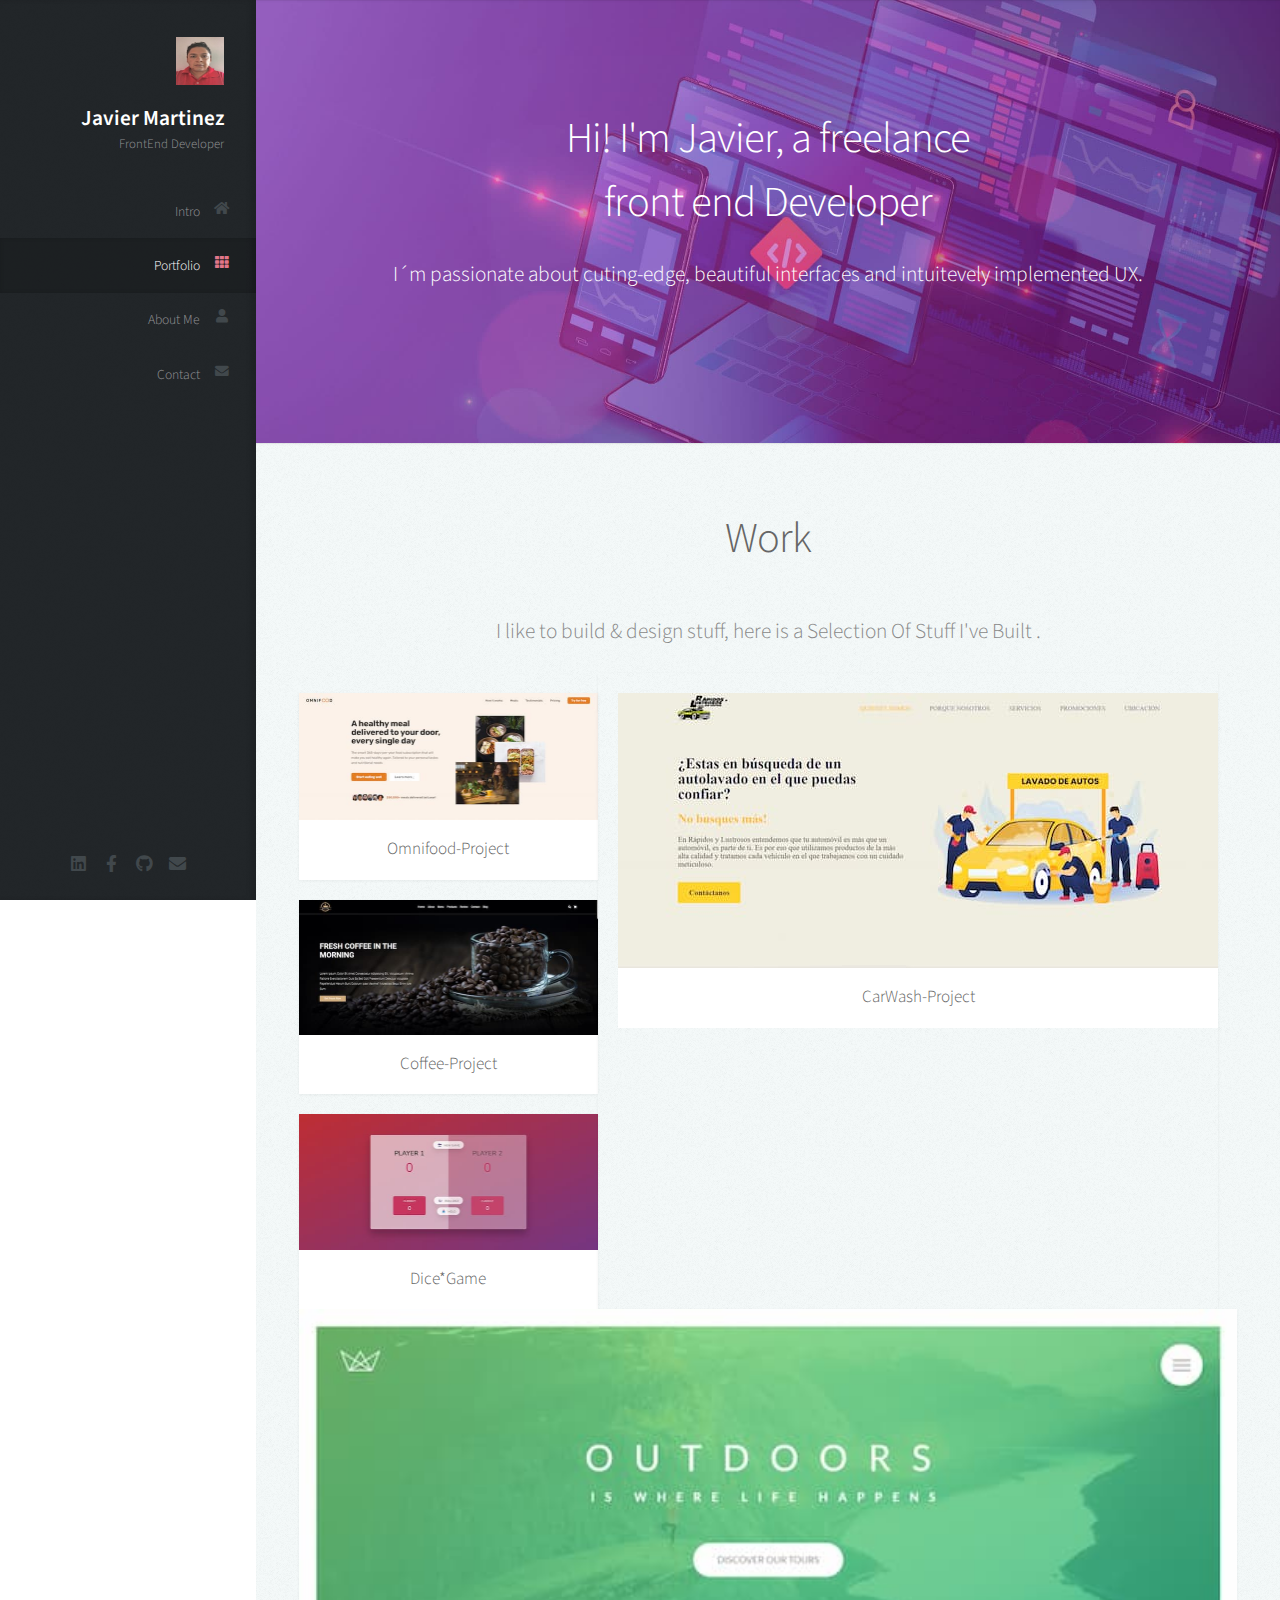
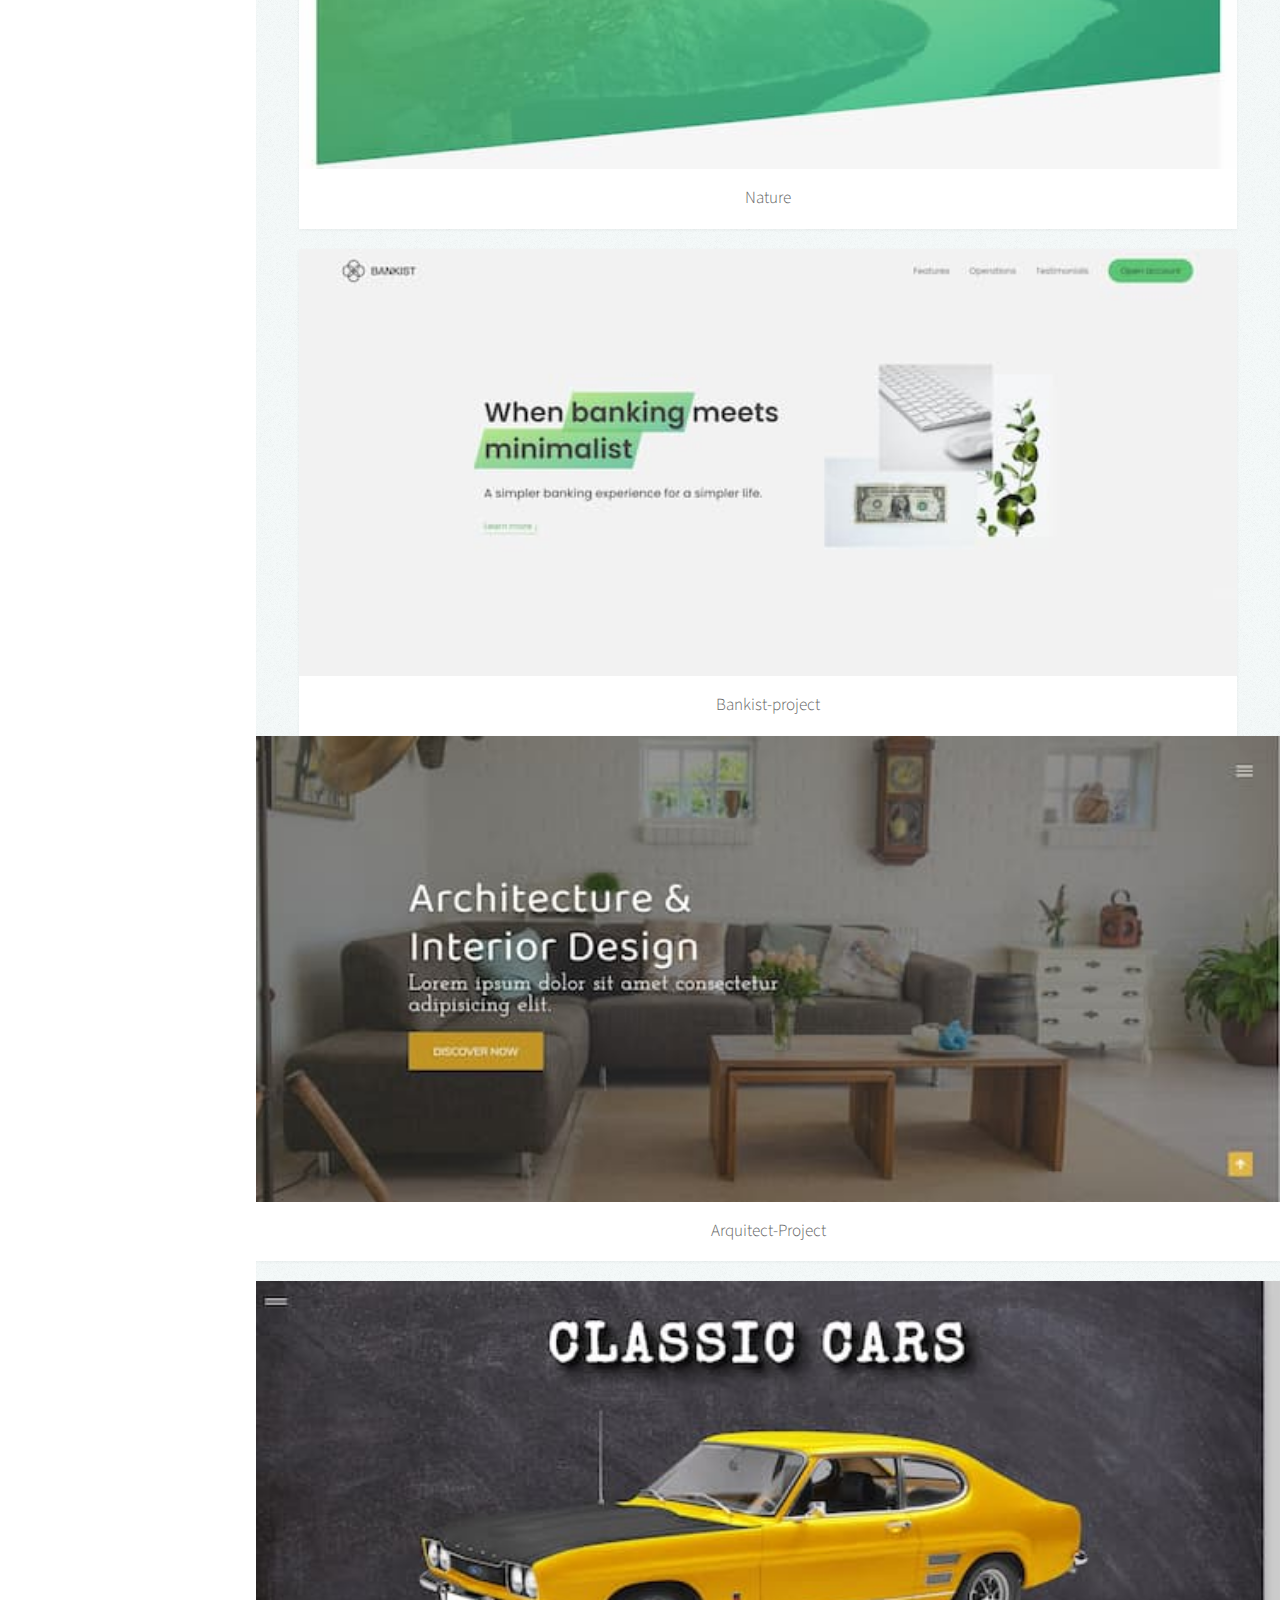
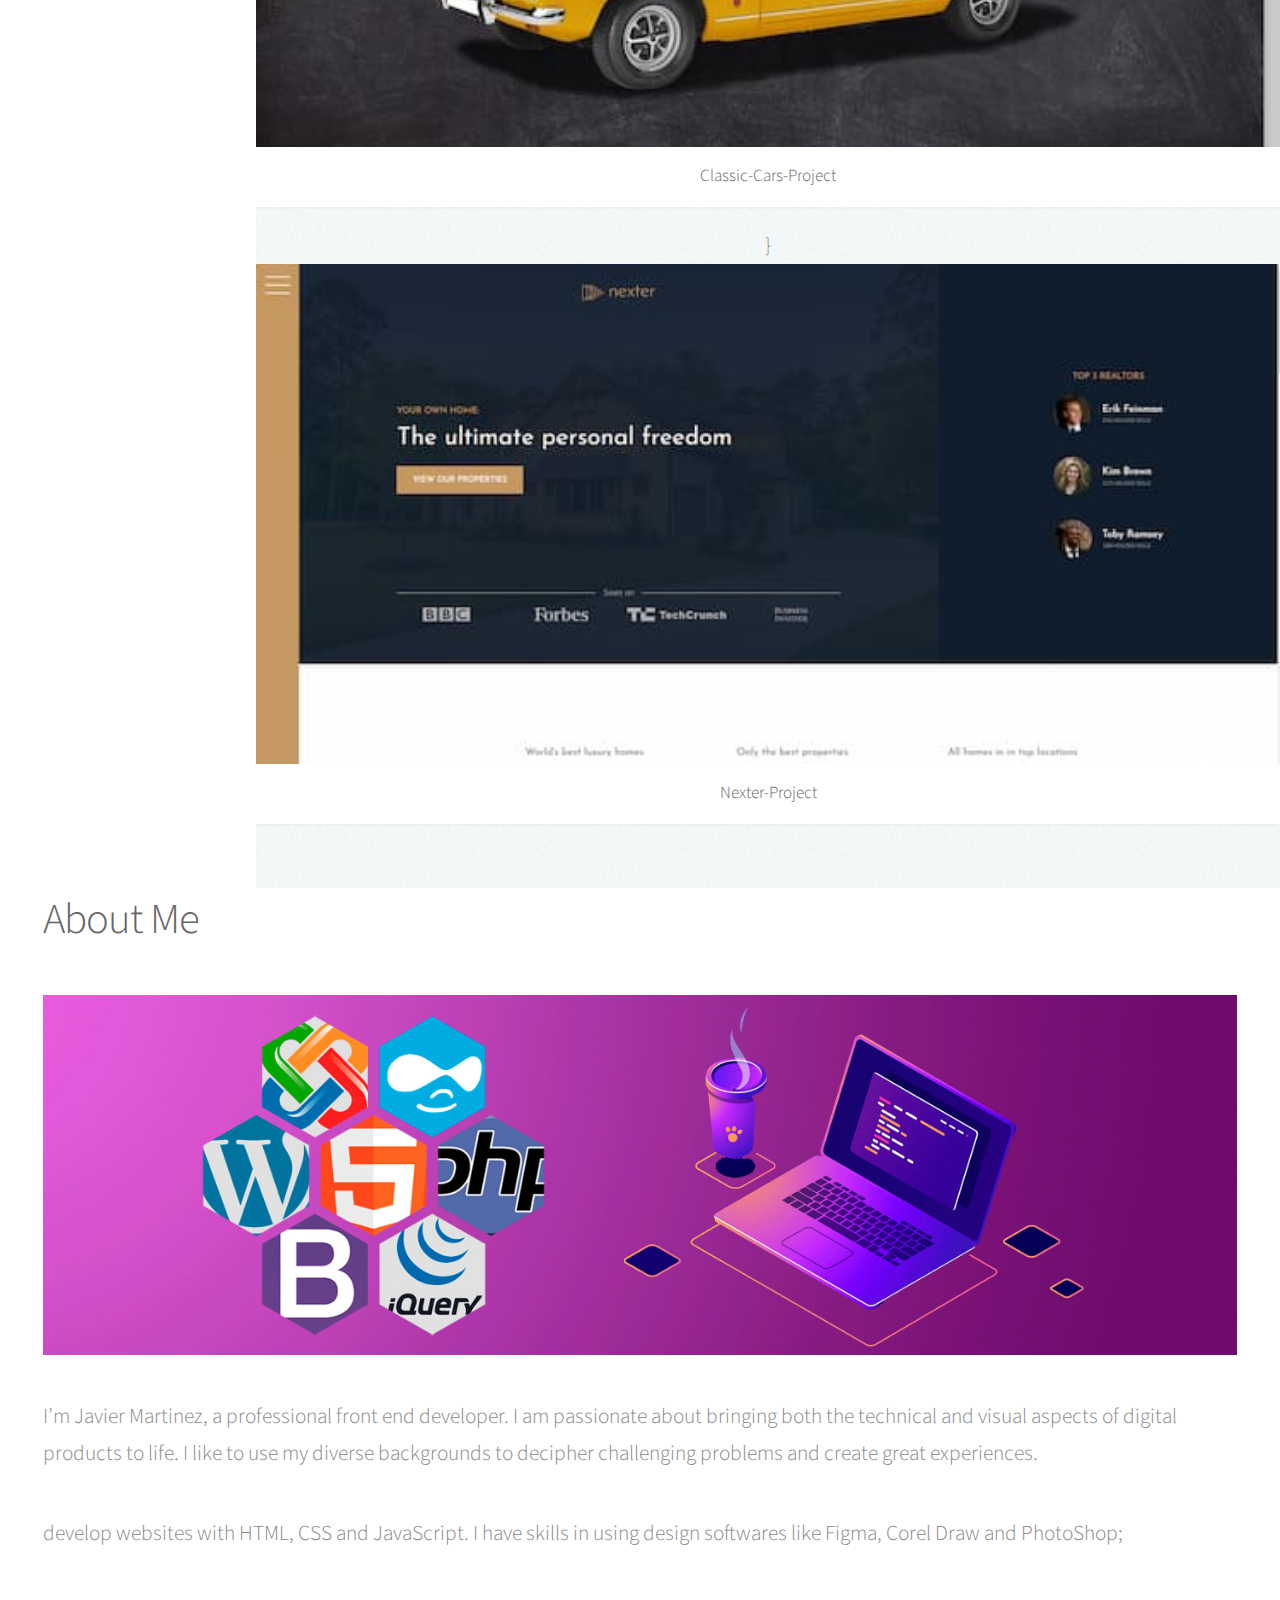
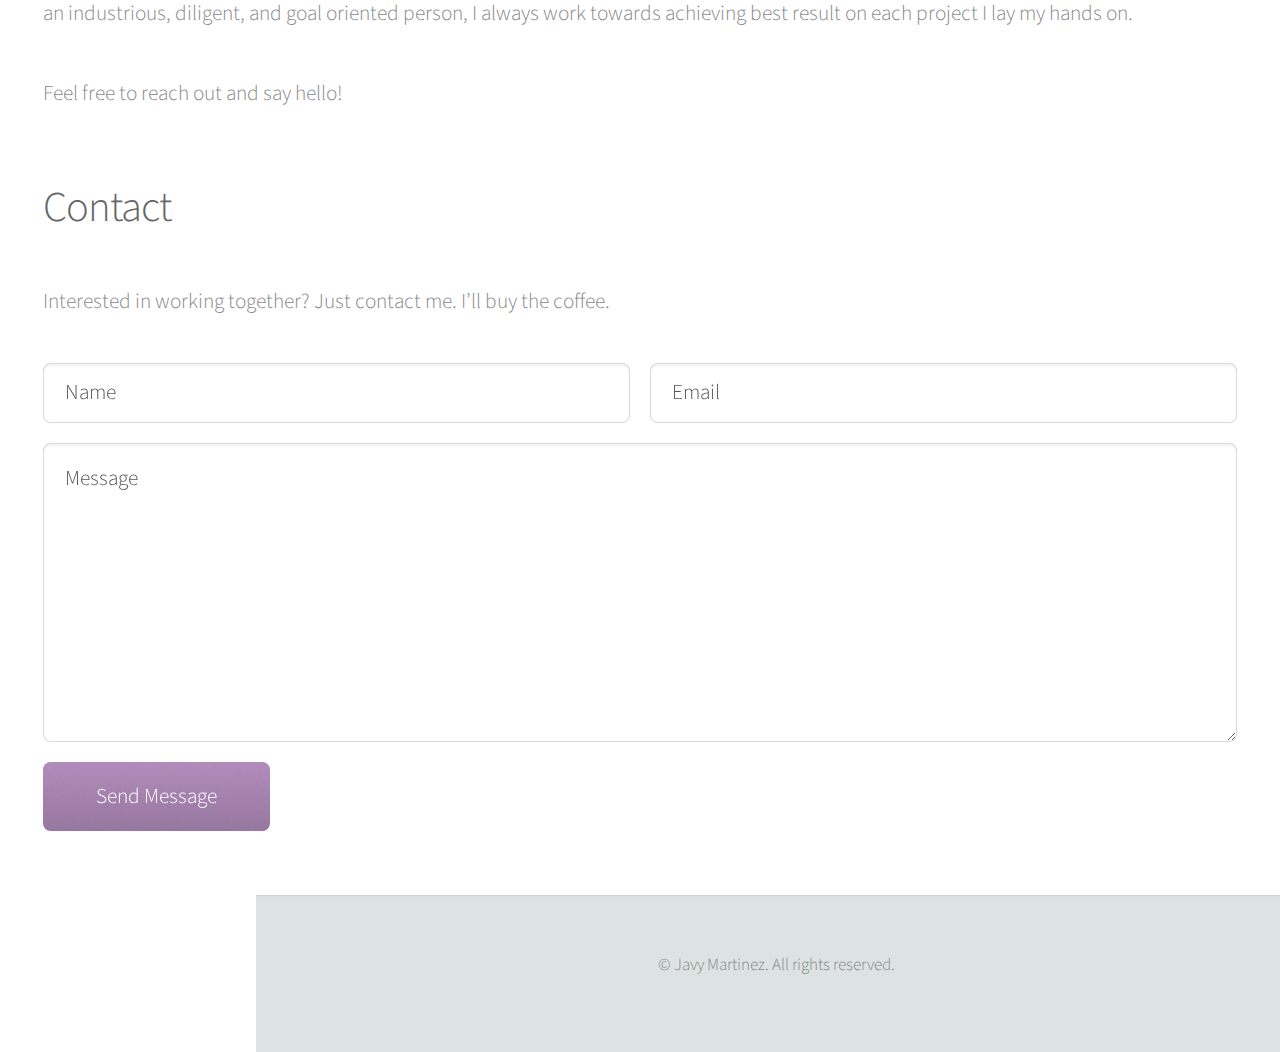
==== commit 0124dc61: "html modified" ====
--- a/index.html
+++ b/index.html
@@ -187,18 +187,21 @@
               </article>
             </div>
 
-            <div class="col-4 col-12-mobile">
-              <article class="item">
+            <article class="item">
                 <a
                   href="https://rapidosylustrosos.netlify.app/"
                   target="_blank"
                   class="image fit"
-                  ><img src="images/car-wash.jpg" alt="CarWash-Project /></a
-                >
+                  ><img src="images/car-wash.jpg" alt="CarWash-Project"
+                /></a>
                 <header>
                   <h3>CarWash-Project</h3>
                 </header>
               </article>
+            </div>
+
+                  
+                         
               <article class="item">
                 <a
                   href="https://nature-javy.netlify.app/"
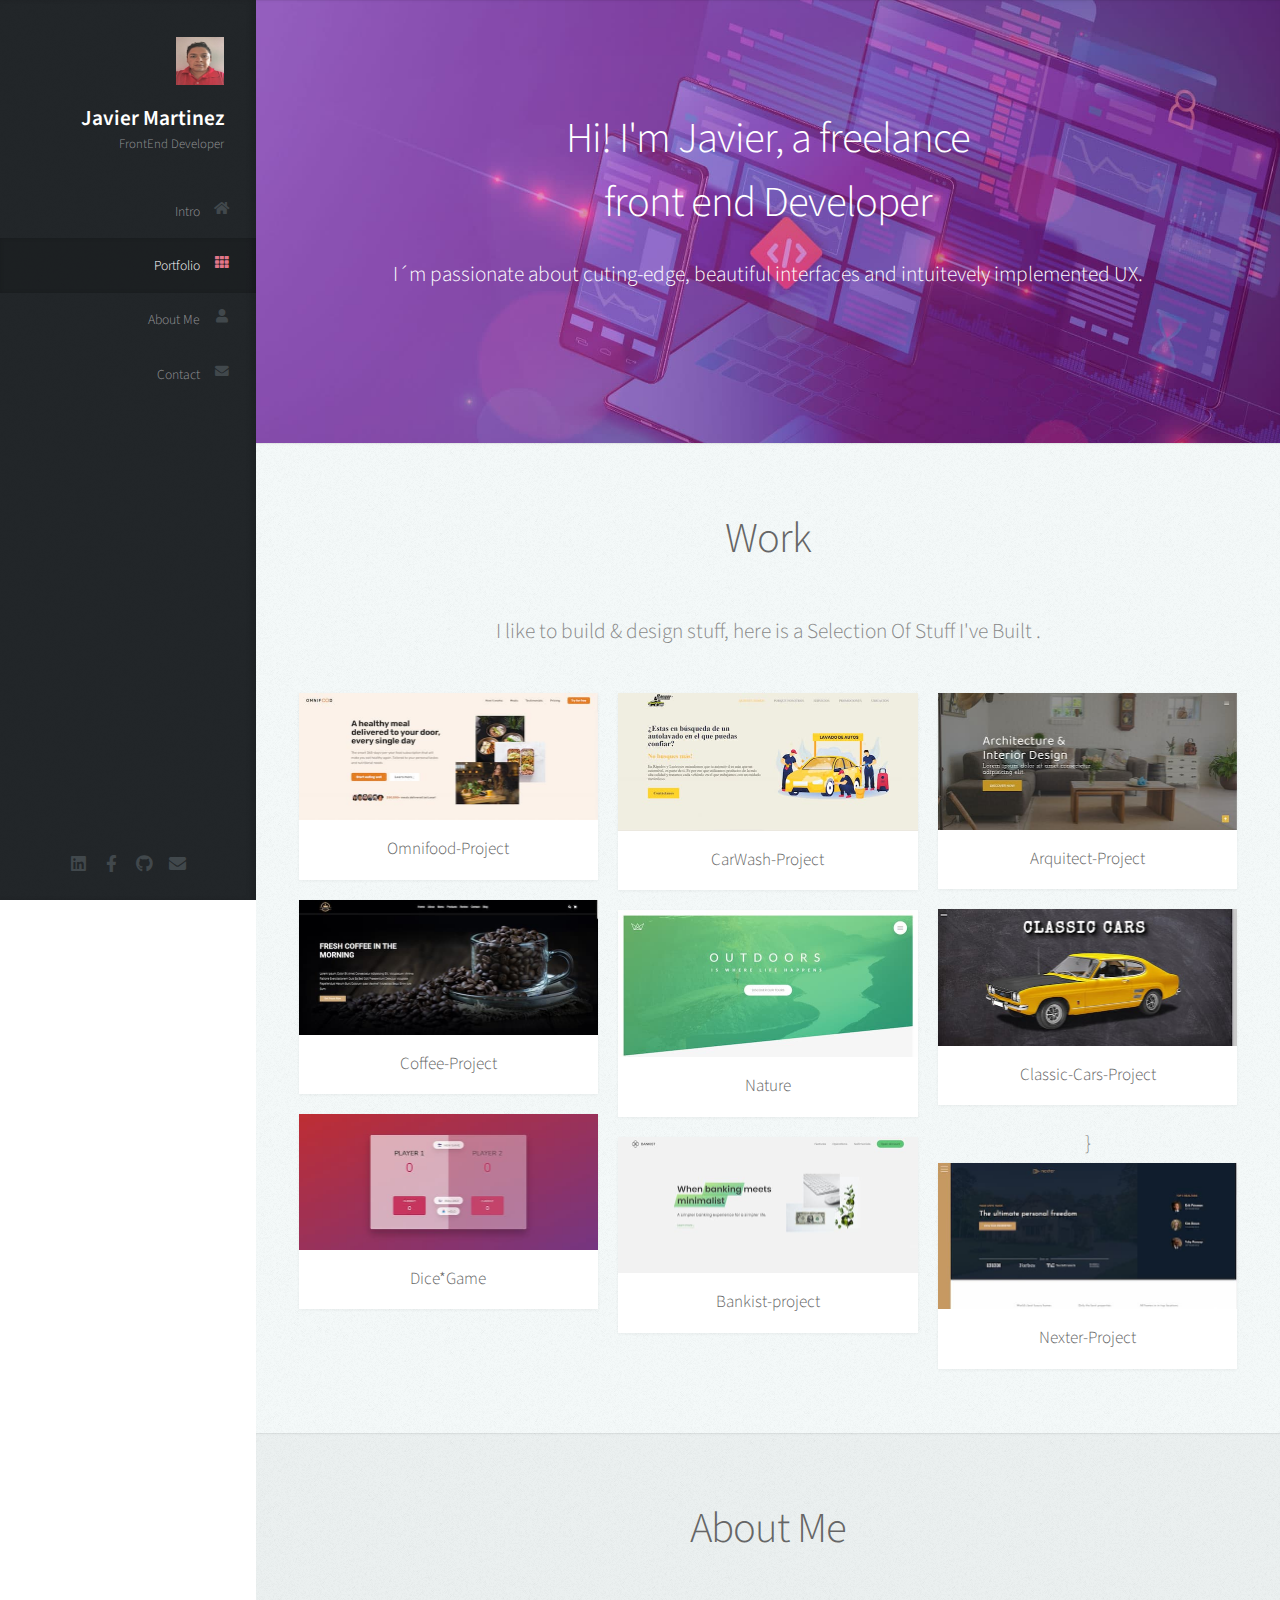
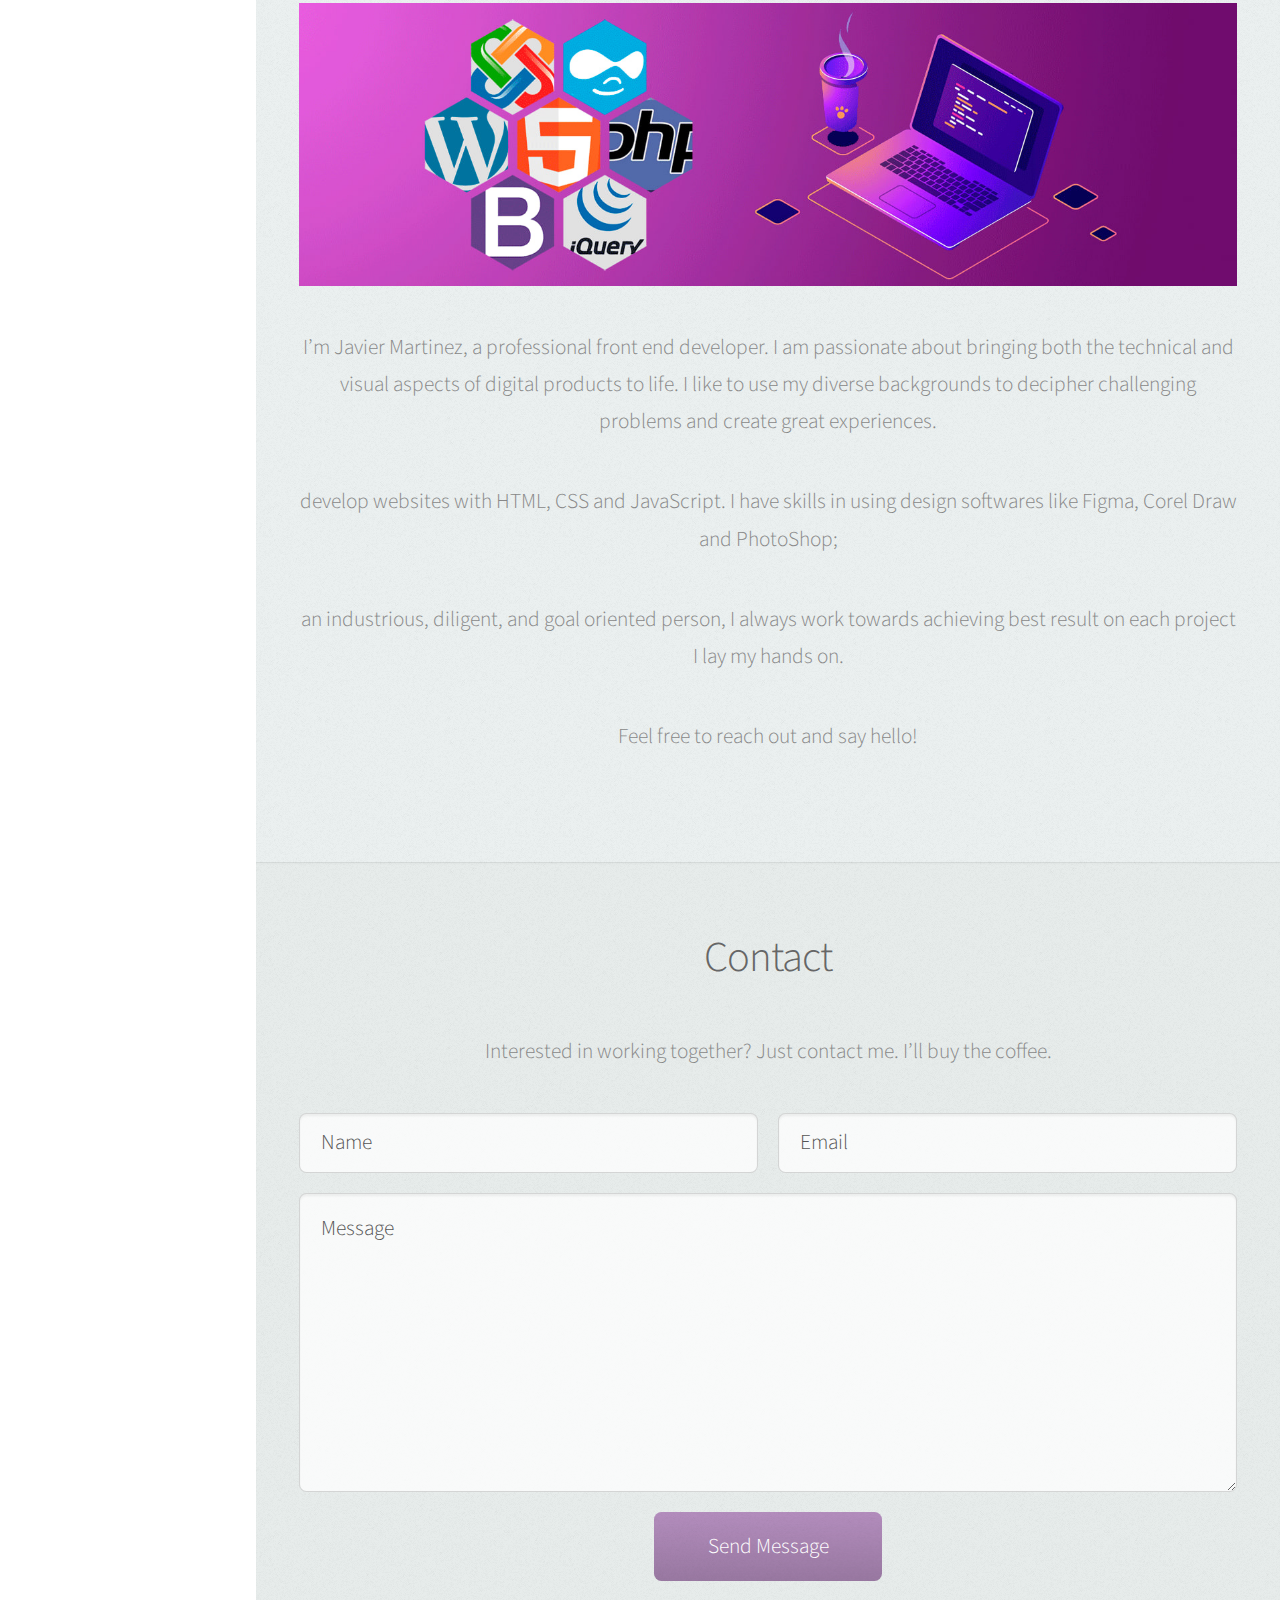
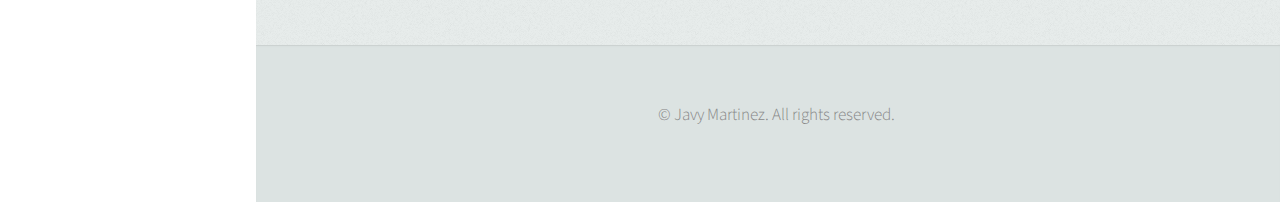
==== commit 0629f9e2: "html final modification" ====
--- a/index.html
+++ b/index.html
@@ -187,7 +187,8 @@
               </article>
             </div>
 
-            <article class="item">
+            <div class="col-4 col-12-mobile">
+              <article class="item">
                 <a
                   href="https://rapidosylustrosos.netlify.app/"
                   target="_blank"
@@ -198,10 +199,7 @@
                   <h3>CarWash-Project</h3>
                 </header>
               </article>
-            </div>
-
-                  
-                         
+
               <article class="item">
                 <a
                   href="https://nature-javy.netlify.app/"
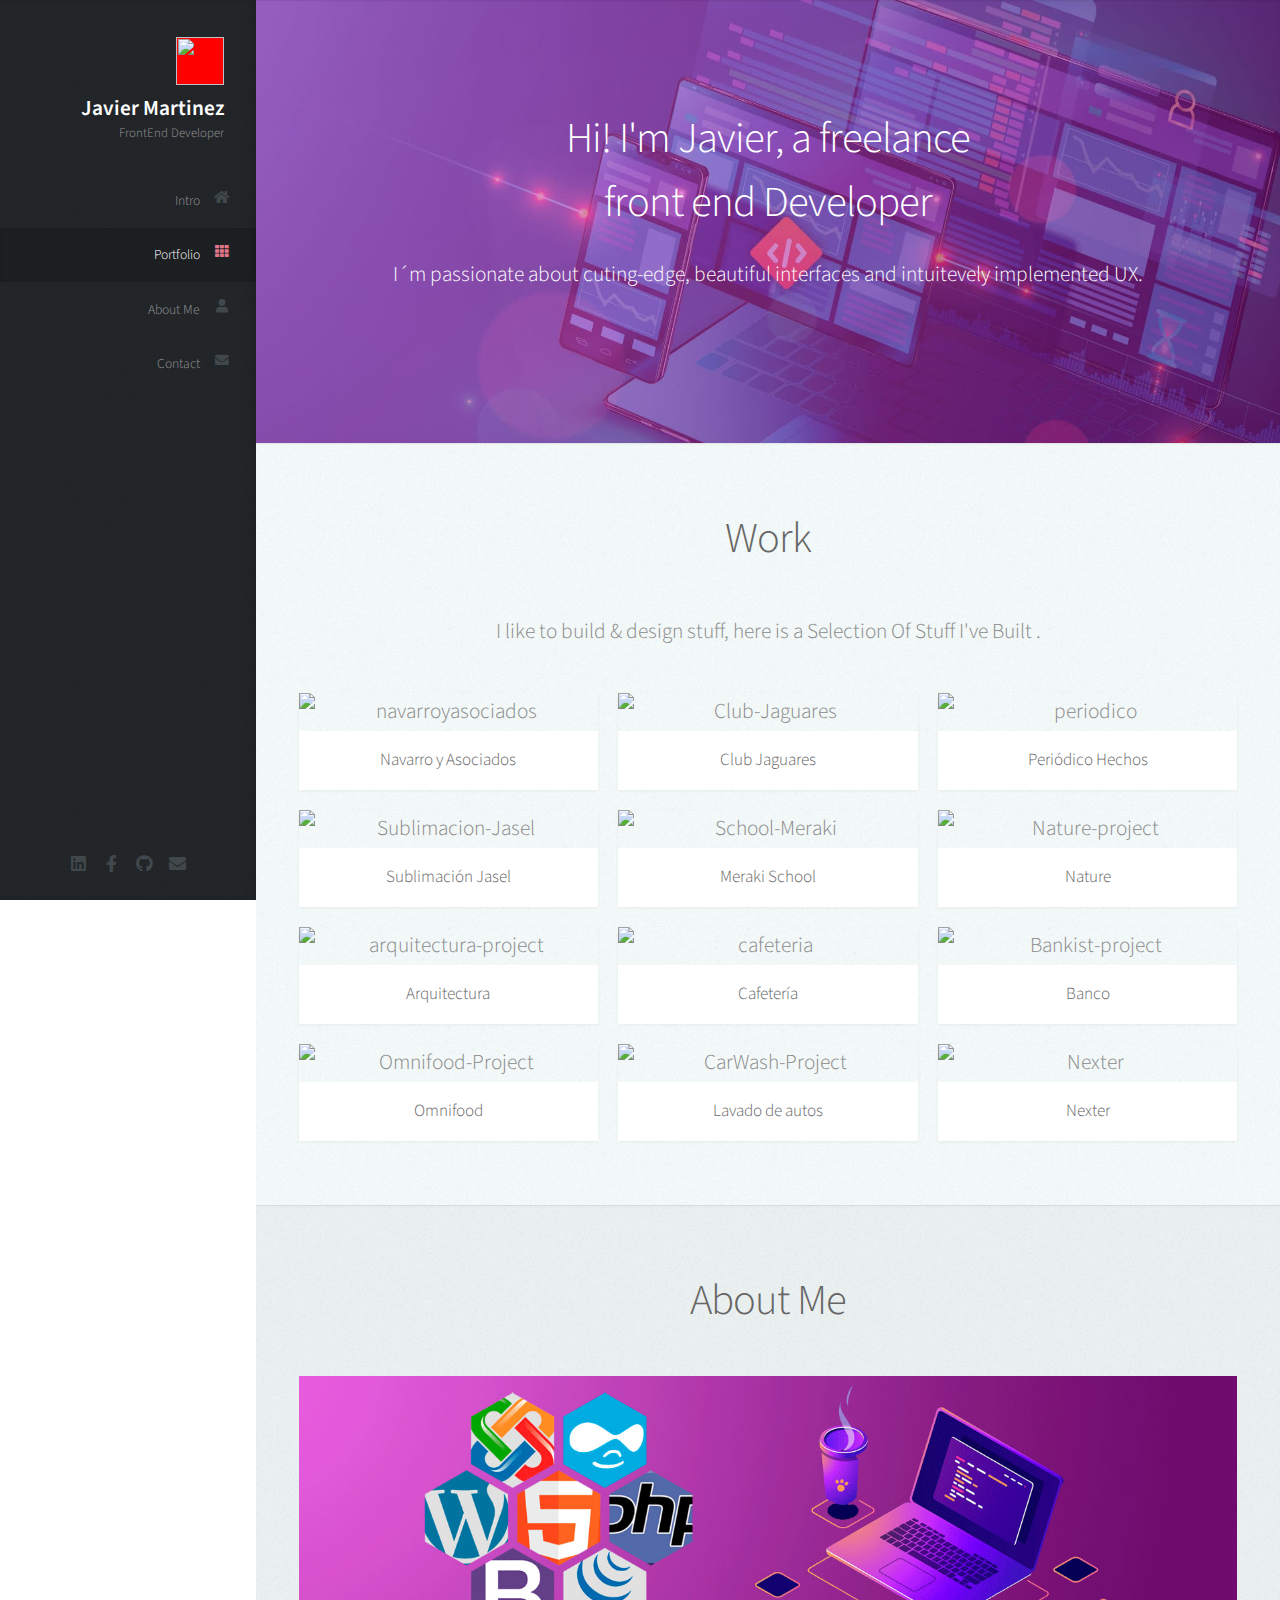
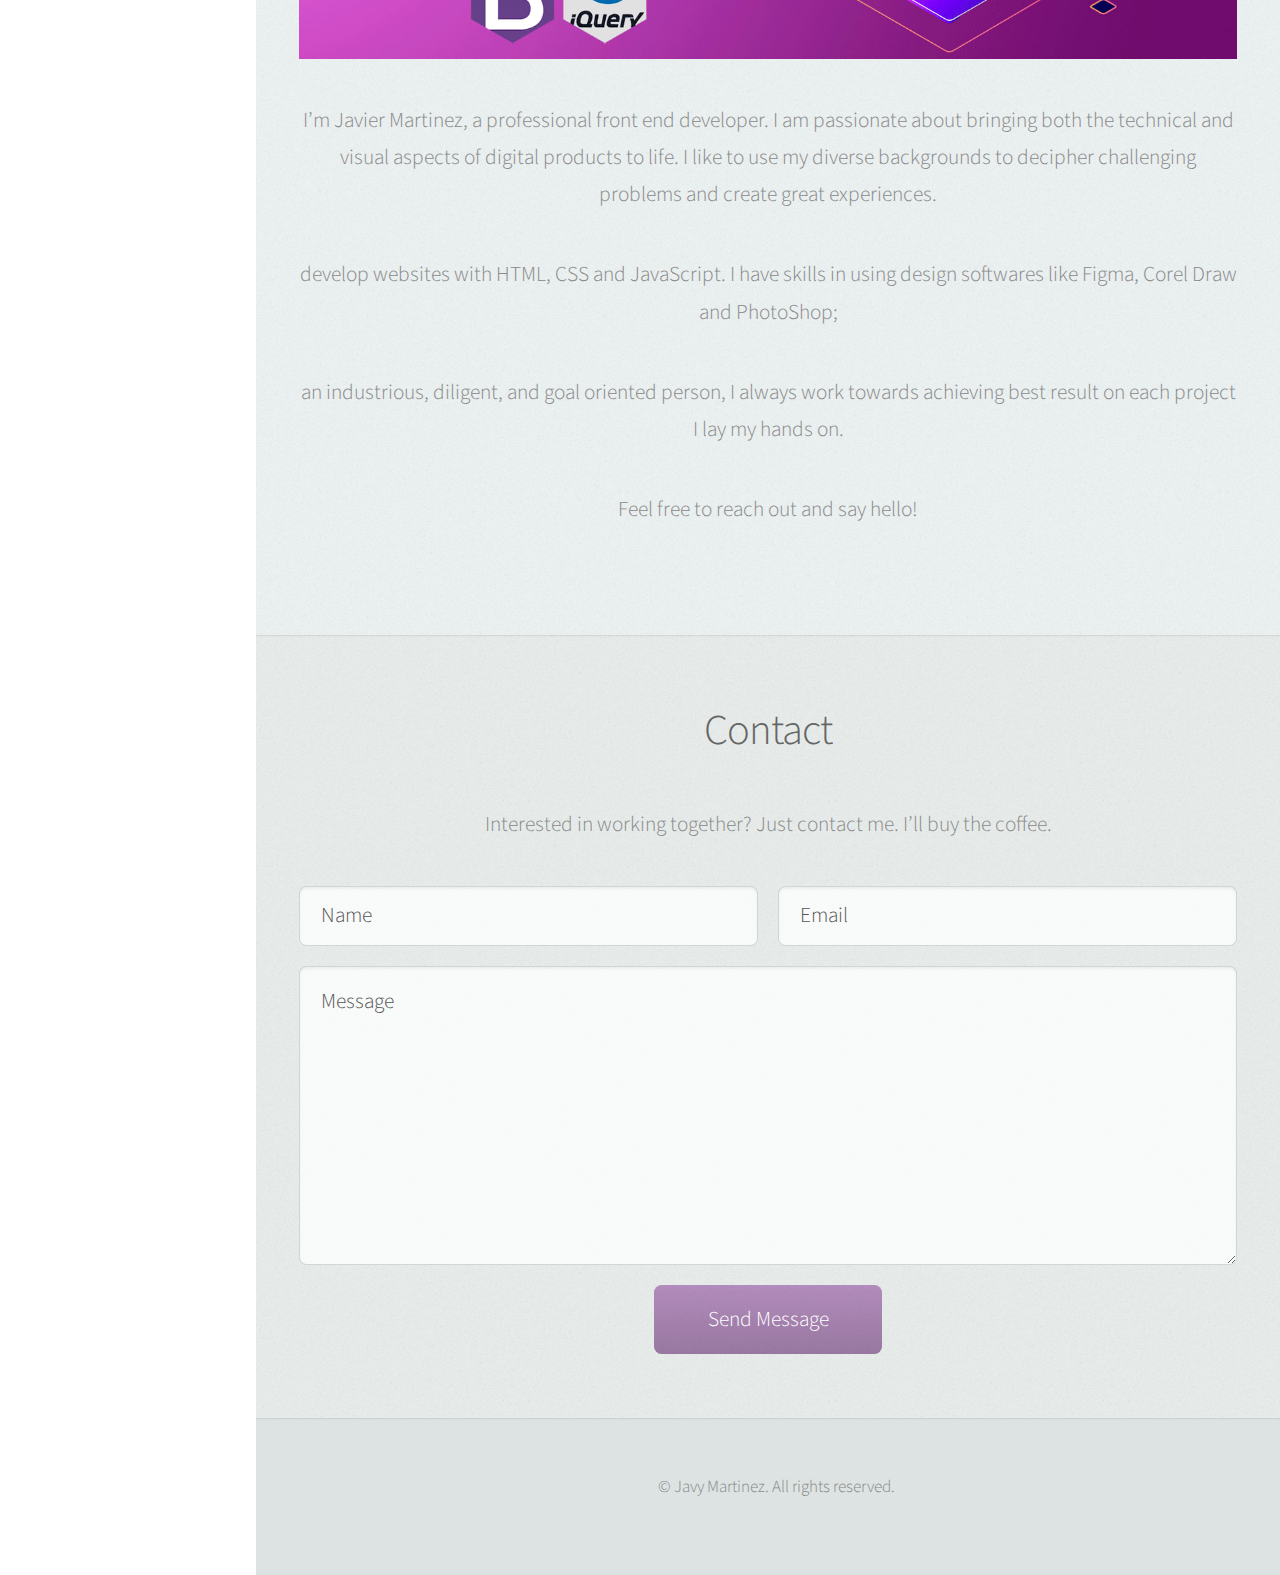
==== commit bc5a7ac2: "index.html" ====
--- a/index.html
+++ b/index.html
@@ -43,7 +43,7 @@
         <!-- Logo -->
         <div id="logo">
           <span class="image avatar48"
-            ><img src="images/Javy.jpg" alt=""
+            ><img src="images/fotoJavy.jpg" alt=""
           /></span>
           <h1 id="title">Javier Martinez</h1>
           <p>FrontEnd Developer</p>
@@ -81,7 +81,7 @@
         <ul class="icons">
           <li>
             <a
-              href="https://linkedin.com/in/javier-martinez-morales"
+              href="linkedin.com/in/javier-mtz-morales"
               target="_blank"
               class="icon brands fa-linkedin"
               ><span class="label">LinkedIn</span></a
@@ -150,121 +150,177 @@
           </p>
 
           <div class="row">
+
+             <!-- BLOCK 1 -->
             <div class="col-4 col-12-mobile">
+                <!-- special 1 -->
+              <article class="item">
+                <a
+                  href="https://navarroyasociados.legal"
+                  target="_blank"
+                  class="image fit"
+                  ><img src="images/NavarroYasociadosImg.jpg" alt="navarroyasociados"
+                /></a>
+                <header>
+                  <h3>Navarro y Asociados</h3>
+                </header>
+              </article>
+                <!-- special 2 -->
+              <article class="item">
+                <a
+                  href="https://sublimacionjasel.com.mx"
+                  target="_blank"
+                  class="image fit"
+                  ><img src="images/JaselImg.jpg" alt="Sublimacion-Jasel"
+                /></a>
+                <header>
+                  <h3>Sublimación Jasel</h3>
+                </header>
+              </article>
+              <!-- special 3 -->
+              <article class="item">
+                <a
+                  href="https://architects-site.netlify.app/"
+                  target="_blank"
+                  class="image fit"
+                  ><img src="images/ArquitecturaImg.jpg" alt="arquitectura-project"
+                /></a>
+                <header>
+                  <h3>Arquitectura</h3>
+                </header>
+              </article>
+                <!-- special 4 -->
               <article class="item">
                 <a
                   href="https://ominifood-javy.netlify.app/"
                   target="_blank"
                   class="image fit"
-                  ><img src="images/omnifood.jpg" alt="Omnifood-Project"
-                /></a>
-                <header>
-                  <h3>Omnifood-Project</h3>
-                </header>
-              </article>
+                  ><img src="images/OmnifoodImg.jpg" alt="Omnifood-Project"
+                /></a>
+                <header>
+                  <h3>Omnifood</h3>
+                </header>
+              </article>
+              
+            </div>
+
+
+
+
+             <!-- BLOCK 2 -->
+
+            <div class="col-4 col-12-mobile">
+                <!-- special 1 -->
+              <article class="item">
+                <a
+                  href="https://jaguarescolima.club"
+                  target="_blank"
+                  class="image fit"
+                  ><img src="images/JaguaresImg.jpg" alt="Club-Jaguares"
+                /></a>
+                <header>
+                  <h3>Club Jaguares</h3>
+                </header>
+              </article>
+                <!-- special 2 -->
+              <article class="item">
+                <a
+                  href="https://merakitalent.institute"
+                  target="_blank"
+                  class="image fit"
+                  ><img src="images/MerakiImg.jpg" alt="School-Meraki"
+                /></a>
+                <header>
+                  <h3>Meraki School</h3>
+                </header>
+              </article>
+              <!-- special 3 -->
               <article class="item">
                 <a
                   href="https://shopy-coffe.netlify.app/"
                   target="_blank"
                   class="image fit"
-                  ><img src="images/coffee-shop.jpg" alt="Coffee-Project"
-                /></a>
-                <header>
-                  <h3>Coffee-Project</h3>
+                  ><img src="images/CofeeImg.jpg" alt="cafeteria"
+                /></a>
+                <header>
+                  <h3>Cafetería</h3>
+                </header>
+              </article>
+                <!-- special 4 -->
+                <article class="item">
+                  <a
+                    href="https://rapidosylustrosos.netlify.app/"
+                    target="_blank"
+                    class="image fit"
+                    ><img src="images/LavadoImg.jpg" alt="CarWash-Project"
+                  /></a>
+                  <header>
+                    <h3>Lavado de autos</h3>
+                  </header>
+                </article>
+            </div>
+
+
+
+            <!-- BLOCK 3 -->
+            <div class="col-4 col-12-mobile">
+              <!-- special 1 -->
+              <article class="item">
+                <a
+                  href="https://www.periodicohechos.com"
+                  target="_blank"
+                  class="image fit"
+                  ><img src="images/PeriodicoImg.jpg" alt="periodico"
+                /></a>
+                <header>
+                  <h3>Periódico Hechos</h3>
+                </header>
+              </article>
+              <!-- special 2 -->
+              <article class="item">
+                <a
+                  href="https://nature-javy.netlify.app/"
+                  target="_blank"
+                  class="image fit"
+                  ><img src="images/NatureImg.jpg" alt="Nature-project"
+                /></a>
+                <header>
+                  <h3>Nature</h3>
                 </header>
               </article>
               <!-- special 3 -->
               <article class="item">
                 <a
-                  href="https://dice-funny-game.netlify.app/"
-                  target="_blank"
-                  class="image fit"
-                  ><img src="images/dice-game.jpg" alt="dice-funny-game"
-                /></a>
-                <header>
-                  <h3>Dice*Game</h3>
-                </header>
-              </article>
+                  href="https://bankist-mex-site.netlify.app/"
+                  target="_blank"
+                  class="image fit"
+                  ><img src="images/BankistImg.jpg" alt="Bankist-project"
+                /></a>
+                <header>
+                  <h3>Banco</h3>
+                </header>
+              </article>
+              <!-- special 4 -->
+              <article class="item">
+                <a
+                  href="https://nexter-javy.netlify.app/"
+                  target="_blank"
+                  class="image fit"
+                  ><img
+                    src="images/NexterImg.jpg"
+                    alt="Nexter"
+                /></a>
+                <header>
+                  <h3>Nexter</h3>
+                </header>
+              </article>
+               
             </div>
 
-            <div class="col-4 col-12-mobile">
-              <article class="item">
-                <a
-                  href="https://rapidosylustrosos.netlify.app/"
-                  target="_blank"
-                  class="image fit"
-                  ><img src="images/car-wash.jpg" alt="CarWash-Project"
-                /></a>
-                <header>
-                  <h3>CarWash-Project</h3>
-                </header>
-              </article>
-
-              <article class="item">
-                <a
-                  href="https://nature-javy.netlify.app/"
-                  target="_blank"
-                  class="image fit"
-                  ><img src="images/natures.jpg" alt="Nature-project"
-                /></a>
-                <header>
-                  <h3>Nature</h3>
-                </header>
-              </article>
-              <!-- special 2 -->
-              <article class="item">
-                <a
-                  href="https://bankist-mex-site.netlify.app/"
-                  target="_blank"
-                  class="image fit"
-                  ><img src="images/bankist.jpg" alt="Bankist-project"
-                /></a>
-                <header>
-                  <h3>Bankist-project</h3>
-                </header>
-              </article>
-            </div>
-
-            <div class="col-4 col-12-mobile">
-              <article class="item">
-                <a
-                  href="https://architects-site.netlify.app/"
-                  target="_blank"
-                  class="image fit"
-                  ><img
-                    src="images/architects-site.jpg"
-                    alt="architects-project"
-                /></a>
-                <header>
-                  <h3>Arquitect-Project</h3>
-                </header>
-              </article>
-              <article class="item">
-                <a
-                  href="https://classic-cars-site.netlify.app/"
-                  target="_blank"
-                  class="image fit"
-                  ><img
-                    src="images/classic-cars.jpg"
-                    alt="Classic-Cars-Project"
-                /></a>
-                <header>
-                  <h3>Classic-Cars-Project</h3>
-                </header>
-              </article>
-              <!-- special -->}
-              <article class="item">
-                <a
-                  href="https://nexter-javy.netlify.app/"
-                  target="_blank"
-                  class="image fit"
-                  ><img src="images/Nexter.jpg" alt="Nexter-Project"
-                /></a>
-                <header>
-                  <h3>Nexter-Project</h3>
-                </header>
-              </article>
-            </div>
+             <!-- BLOCK 4 -->
+
+            
+            
           </div>
         </div>
       </section>
